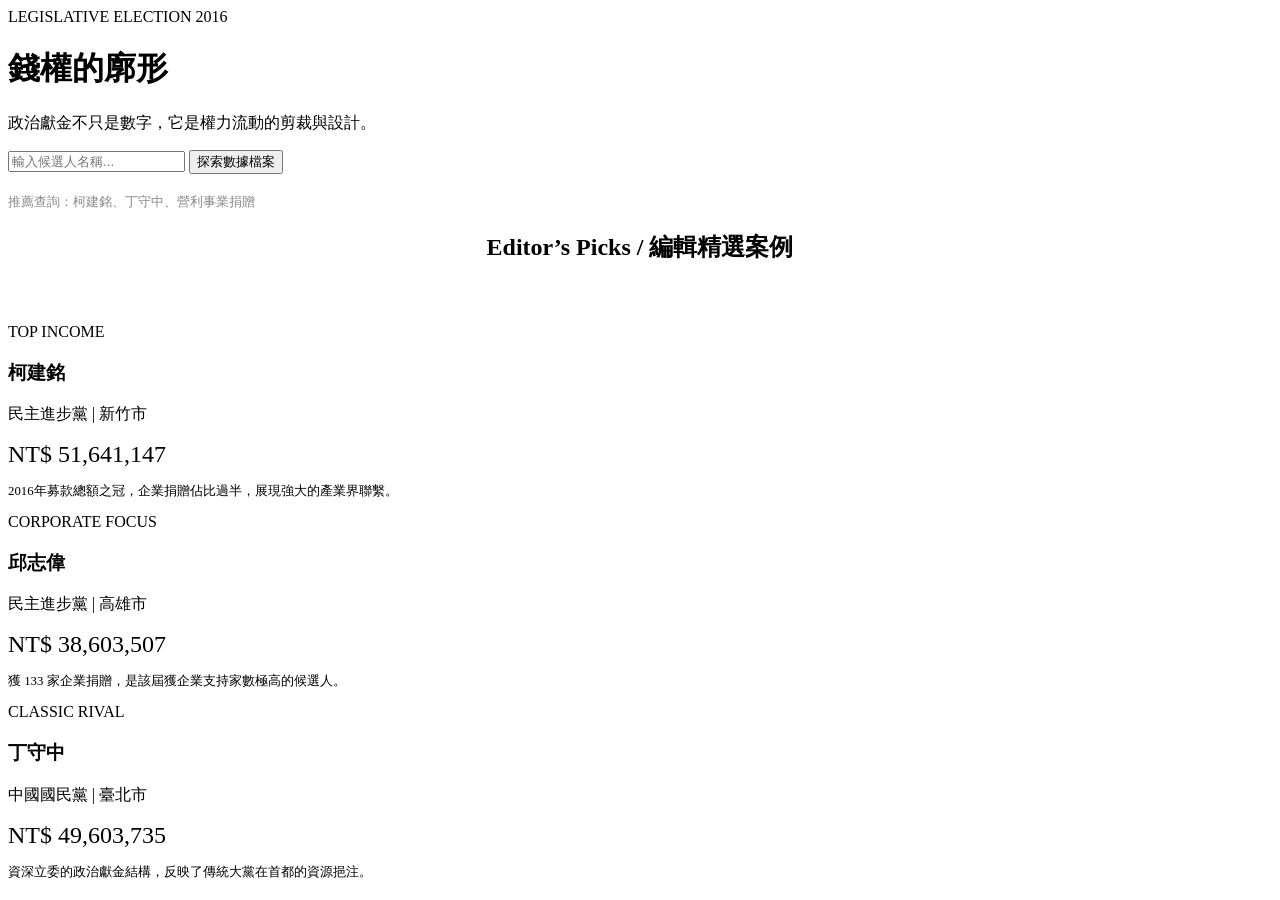
==== index.html @ 2b797996 "Add initial HTML structure for the 2016 collection" ====
<!DOCTYPE html>
<html lang="zh-TW">
<head>
    <meta charset="UTF-8">
    <meta name="viewport" content="width=device-width, initial-scale=1.0">
    <title>THE 2016 COLLECTION | 政治獻金查詢</title>
    <link rel="stylesheet" href="style.css">
    <link href="https://fonts.googleapis.com/css2?family=Playfair+Display:ital,wght@0,400;1,400&family=Montserrat:wght@300;400&family=Noto+Sans+TC:wght@300&display=swap" rel="stylesheet">
</head>
<body>
    <div class="container">
        <header class="hero">
            <div class="hero-subtitle">LEGISLATIVE ELECTION 2016</div>
            <h1>錢權的廓形</h1>
            <p>政治獻金不只是數字，它是權力流動的剪裁與設計。</p>
            
            <div class="search-container">
                <input type="text" class="search-input" placeholder="輸入候選人名稱...">
                <button class="cta-button" onclick="location.href='result.html'">探索數據檔案</button>
                <div style="margin-top: 20px; font-size: 0.8rem; color: #888;">
                    推薦查詢：柯建銘、丁守中、營利事業捐贈
                </div>
            </div>
        </header>

        <section class="picks-section">
            <h2 style="text-align: center; margin-bottom: 60px;">Editor’s Picks / 編輯精選案例</h2>
            <div class="grid">
                <div class="card">
                    <span class="label">TOP INCOME</span>
                    <h3 class="serif-font">柯建銘</h3>
                    <p>民主進步黨 | 新竹市</p>
                    <div style="color: var(--primary-gold); font-size: 1.5rem;" class="serif-font">NT$ 51,641,147</div>
                    <p style="font-size: 0.8rem; margin-top: 15px;">2016年募款總額之冠，企業捐贈佔比過半，展現強大的產業界聯繫。</p>
                </div>
                <div class="card">
                    <span class="label">CORPORATE FOCUS</span>
                    <h3 class="serif-font">邱志偉</h3>
                    <p>民主進步黨 | 高雄市</p>
                    <div style="color: var(--primary-gold); font-size: 1.5rem;" class="serif-font">NT$ 38,603,507</div>
                    <p style="font-size: 0.8rem; margin-top: 15px;">獲 133 家企業捐贈，是該屆獲企業支持家數極高的候選人。</p>
                </div>
                <div class="card">
                    <span class="label">CLASSIC RIVAL</span>
                    <h3 class="serif-font">丁守中</h3>
                    <p>中國國民黨 | 臺北市</p>
                    <div style="color: var(--primary-gold); font-size: 1.5rem;" class="serif-font">NT$ 49,603,735</div>
                    <p style="font-size: 0.8rem; margin-top: 15px;">資深立委的政治獻金結構，反映了傳統大黨在首都的資源挹注。</p>
                </div>
            </div>
        </section>
    </div>
</body>
</html>
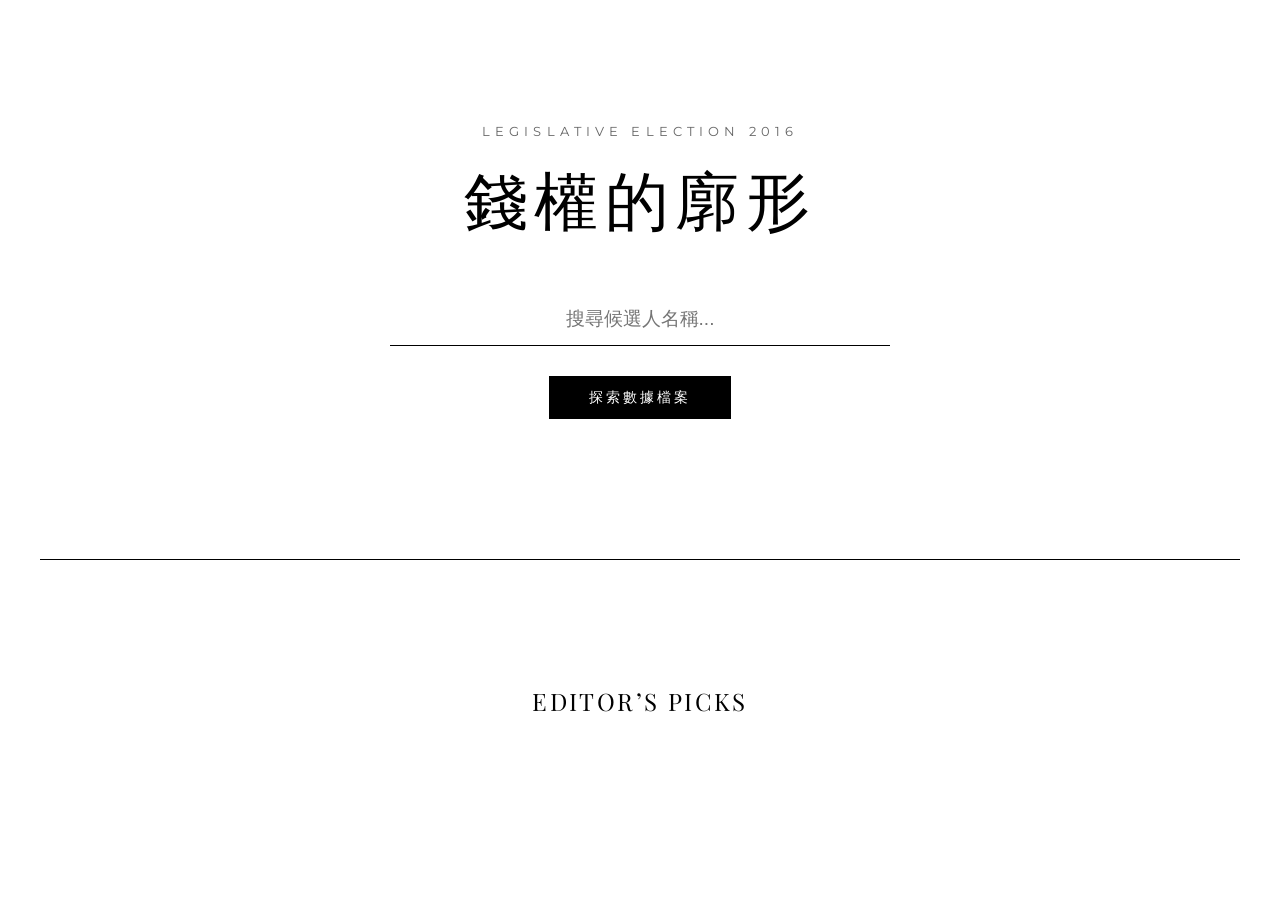
==== commit 480279a3: "Update index.html" ====
--- a/index.html
+++ b/index.html
@@ -2,53 +2,33 @@
 <html lang="zh-TW">
 <head>
     <meta charset="UTF-8">
-    <meta name="viewport" content="width=device-width, initial-scale=1.0">
     <title>THE 2016 COLLECTION | 政治獻金查詢</title>
     <link rel="stylesheet" href="style.css">
-    <link href="https://fonts.googleapis.com/css2?family=Playfair+Display:ital,wght@0,400;1,400&family=Montserrat:wght@300;400&family=Noto+Sans+TC:wght@300&display=swap" rel="stylesheet">
+    <link href="https://fonts.googleapis.com/css2?family=Playfair+Display&family=Montserrat:wght@300;400&display=swap" rel="stylesheet">
 </head>
 <body>
     <div class="container">
         <header class="hero">
             <div class="hero-subtitle">LEGISLATIVE ELECTION 2016</div>
             <h1>錢權的廓形</h1>
-            <p>政治獻金不只是數字，它是權力流動的剪裁與設計。</p>
-            
             <div class="search-container">
-                <input type="text" class="search-input" placeholder="輸入候選人名稱...">
-                <button class="cta-button" onclick="location.href='result.html'">探索數據檔案</button>
-                <div style="margin-top: 20px; font-size: 0.8rem; color: #888;">
-                    推薦查詢：柯建銘、丁守中、營利事業捐贈
-                </div>
+                <input type="text" id="main-search" class="search-input" placeholder="搜尋候選人名稱...">
+                <button class="cta-button" onclick="handleSearch()">探索數據檔案</button>
             </div>
         </header>
 
         <section class="picks-section">
-            <h2 style="text-align: center; margin-bottom: 60px;">Editor’s Picks / 編輯精選案例</h2>
+            <h2 style="text-align: center; margin-bottom: 60px;">Editor’s Picks</h2>
             <div class="grid">
-                <div class="card">
-                    <span class="label">TOP INCOME</span>
-                    <h3 class="serif-font">柯建銘</h3>
-                    <p>民主進步黨 | 新竹市</p>
-                    <div style="color: var(--primary-gold); font-size: 1.5rem;" class="serif-font">NT$ 51,641,147</div>
-                    <p style="font-size: 0.8rem; margin-top: 15px;">2016年募款總額之冠，企業捐贈佔比過半，展現強大的產業界聯繫。</p>
                 </div>
-                <div class="card">
-                    <span class="label">CORPORATE FOCUS</span>
-                    <h3 class="serif-font">邱志偉</h3>
-                    <p>民主進步黨 | 高雄市</p>
-                    <div style="color: var(--primary-gold); font-size: 1.5rem;" class="serif-font">NT$ 38,603,507</div>
-                    <p style="font-size: 0.8rem; margin-top: 15px;">獲 133 家企業捐贈，是該屆獲企業支持家數極高的候選人。</p>
-                </div>
-                <div class="card">
-                    <span class="label">CLASSIC RIVAL</span>
-                    <h3 class="serif-font">丁守中</h3>
-                    <p>中國國民黨 | 臺北市</p>
-                    <div style="color: var(--primary-gold); font-size: 1.5rem;" class="serif-font">NT$ 49,603,735</div>
-                    <p style="font-size: 0.8rem; margin-top: 15px;">資深立委的政治獻金結構，反映了傳統大黨在首都的資源挹注。</p>
-                </div>
-            </div>
         </section>
     </div>
+
+    <script>
+        function handleSearch() {
+            const val = document.getElementById('main-search').value;
+            window.location.href = `result.html?q=${encodeURIComponent(val)}`;
+        }
+    </script>
 </body>
 </html>
--- a/style.css
+++ b/style.css
@@ -0,0 +1,138 @@
+/* Chanel Inspired Aesthetics */
+:root {
+    --primary-gold: #C5B358;
+    --pure-black: #000000;
+    --pearl-white: #FFFFFF;
+    --soft-gray: #F5F5F5;
+}
+
+body {
+    background-color: var(--pearl-white);
+    color: var(--pure-black);
+    font-family: 'Montserrat', 'Noto Sans TC', sans-serif;
+    margin: 0;
+    line-height: 1.8;
+    -webkit-font-smoothing: antialiased;
+}
+
+h1, h2, h3, .serif-font {
+    font-family: 'Playfair Display', serif;
+    letter-spacing: 0.1em;
+    text-transform: uppercase;
+    font-weight: 400;
+}
+
+.container {
+    max-width: 1200px;
+    margin: 0 auto;
+    padding: 0 40px;
+}
+
+/* Header & Hero Section */
+.hero {
+    padding: 120px 0 80px;
+    text-align: center;
+    border-bottom: 1px solid var(--pure-black);
+}
+
+.hero-subtitle {
+    font-size: 0.8rem;
+    letter-spacing: 0.4em;
+    margin-bottom: 20px;
+    color: #666;
+}
+
+.hero h1 {
+    font-size: 4rem;
+    margin: 0 0 30px 0;
+    line-height: 1.1;
+}
+
+/* Search Box */
+.search-container {
+    margin: 60px auto;
+    max-width: 500px;
+}
+
+.search-input {
+    width: 100%;
+    padding: 15px 0;
+    border: none;
+    border-bottom: 1px solid var(--pure-black);
+    font-size: 1.2rem;
+    text-align: center;
+    background: transparent;
+    outline: none;
+    transition: border-width 0.2s;
+}
+
+.search-input:focus {
+    border-bottom-width: 2px;
+}
+
+.cta-button {
+    background: var(--pure-black);
+    color: var(--pearl-white);
+    padding: 12px 40px;
+    border: none;
+    margin-top: 30px;
+    cursor: pointer;
+    font-size: 0.9rem;
+    letter-spacing: 0.2em;
+    transition: 0.4s;
+}
+
+.cta-button:hover {
+    background: var(--primary-gold);
+}
+
+/* Editor's Picks */
+.picks-section {
+    padding: 100px 0;
+}
+
+.grid {
+    display: grid;
+    grid-template-columns: repeat(auto-fit, minmax(300px, 1fr));
+    gap: 40px;
+}
+
+.card {
+    border: 1px solid #E5E5E5;
+    padding: 40px 20px;
+    text-align: center;
+    transition: transform 0.3s, border-color 0.3s;
+}
+
+.card:hover {
+    border-color: var(--pure-black);
+    transform: translateY(-5px);
+}
+
+.card .label {
+    font-size: 0.7rem;
+    border: 1px solid var(--pure-black);
+    display: inline-block;
+    padding: 2px 10px;
+    margin-bottom: 20px;
+}
+
+/* Data Table */
+.data-table {
+    width: 100%;
+    border-collapse: collapse;
+    margin: 40px 0;
+}
+
+.data-table th {
+    text-align: left;
+    border-bottom: 2px solid var(--pure-black);
+    padding: 20px 10px;
+    font-size: 0.8rem;
+    letter-spacing: 0.1em;
+}
+
+.data-table td {
+    padding: 20px 10px;
+    border-bottom: 1px solid #EEE;
+}
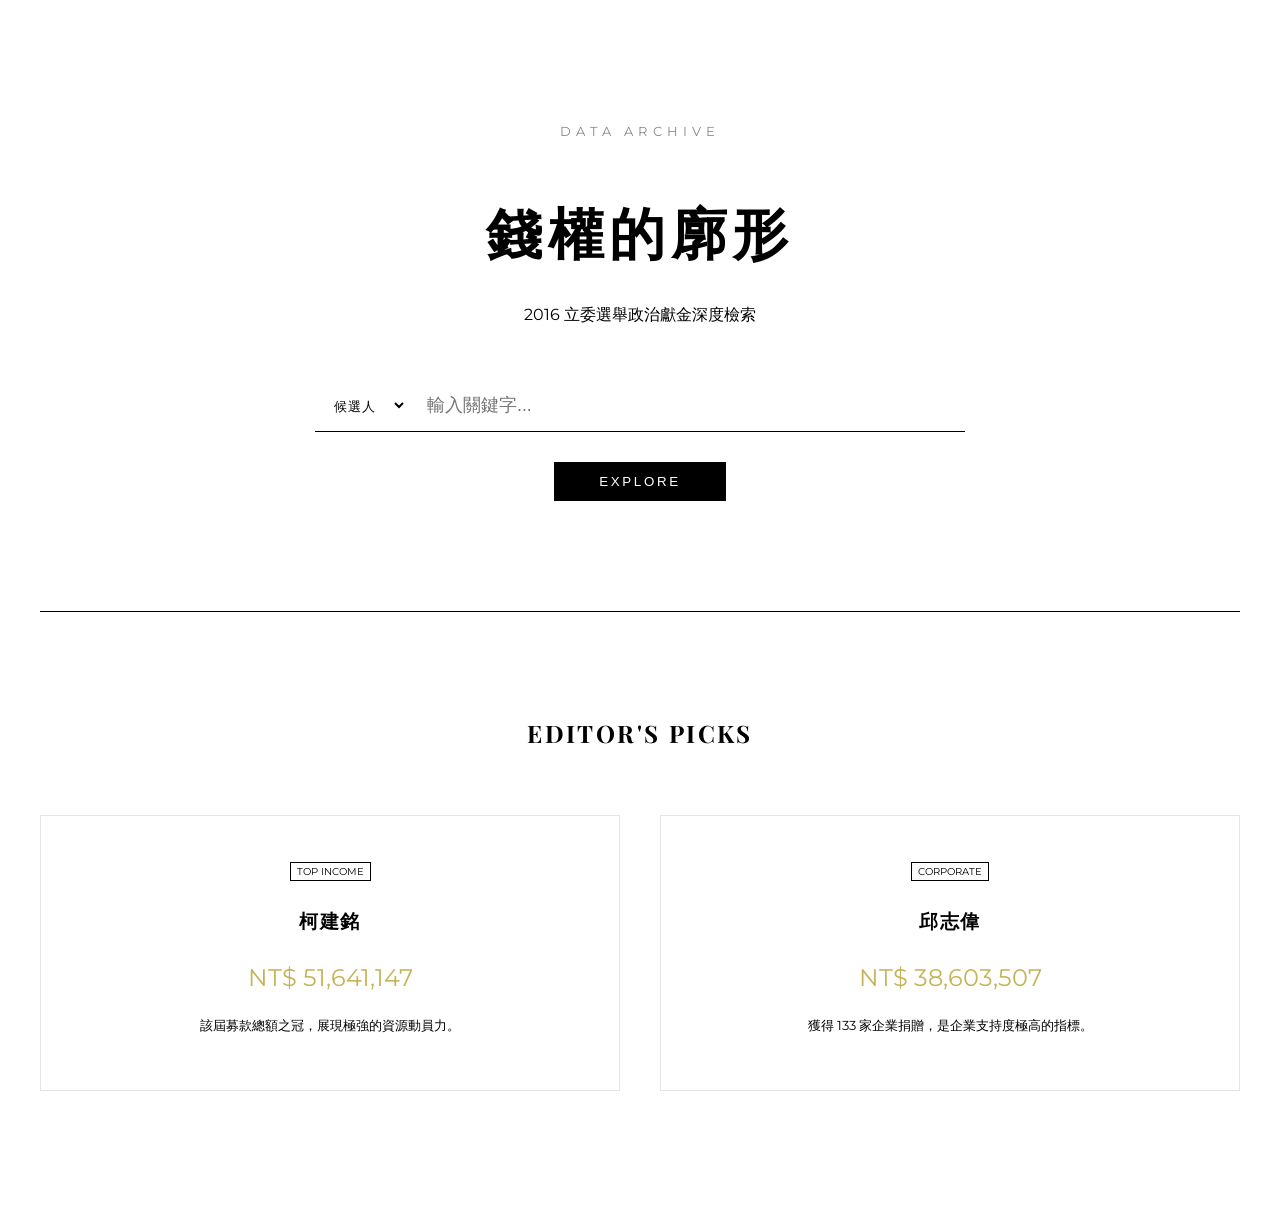
==== commit 3447f38c: "Update index.html" ====
--- a/index.html
+++ b/index.html
@@ -2,6 +2,7 @@
 <html lang="zh-TW">
 <head>
     <meta charset="UTF-8">
+    <meta name="viewport" content="width=device-width, initial-scale=1.0">
     <title>THE 2016 COLLECTION | 政治獻金查詢</title>
     <link rel="stylesheet" href="style.css">
     <link href="https://fonts.googleapis.com/css2?family=Playfair+Display&family=Montserrat:wght@300;400&display=swap" rel="stylesheet">
@@ -9,25 +10,46 @@
 <body>
     <div class="container">
         <header class="hero">
-            <div class="hero-subtitle">LEGISLATIVE ELECTION 2016</div>
-            <h1>錢權的廓形</h1>
+            <div style="letter-spacing: 0.4em; font-size: 0.8rem; color: #888; margin-bottom: 10px;">DATA ARCHIVE</div>
+            <h1 class="serif-font">錢權的廓形</h1>
+            <p>2016 立委選舉政治獻金深度檢索</p>
+            
             <div class="search-container">
-                <input type="text" id="main-search" class="search-input" placeholder="搜尋候選人名稱...">
-                <button class="cta-button" onclick="handleSearch()">探索數據檔案</button>
+                <div class="search-group">
+                    <select id="search-category" class="search-select">
+                        <option value="姓名">候選人</option>
+                        <option value="推薦政黨">政黨</option>
+                        <option value="地區">地區</option>
+                    </select>
+                    <input type="text" id="main-search" class="search-input" placeholder="輸入關鍵字...">
+                </div>
+                <button class="cta-button" onclick="handleSearch()">EXPLORE</button>
             </div>
         </header>
 
-        <section class="picks-section">
-            <h2 style="text-align: center; margin-bottom: 60px;">Editor’s Picks</h2>
+        <section style="padding: 80px 0;">
+            <h2 style="text-align: center;">Editor's Picks</h2>
             <div class="grid">
+                <div class="card">
+                    <span class="tag">TOP INCOME</span>
+                    <h3 class="serif-font">柯建銘</h3>
+                    <div style="color: var(--primary-gold); font-size: 1.5rem; margin: 15px 0;">NT$ 51,641,147</div>
+                    <p style="font-size: 0.8rem;">該屆募款總額之冠，展現極強的資源動員力。</p>
                 </div>
+                <div class="card">
+                    <span class="tag">CORPORATE</span>
+                    <h3 class="serif-font">邱志偉</h3>
+                    <div style="color: var(--primary-gold); font-size: 1.5rem; margin: 15px 0;">NT$ 38,603,507</div>
+                    <p style="font-size: 0.8rem;">獲得 133 家企業捐贈，是企業支持度極高的指標。</p>
+                </div>
+            </div>
         </section>
     </div>
-
     <script>
         function handleSearch() {
+            const cat = document.getElementById('search-category').value;
             const val = document.getElementById('main-search').value;
-            window.location.href = `result.html?q=${encodeURIComponent(val)}`;
+            window.location.href = `result.html?cat=${encodeURIComponent(cat)}&q=${encodeURIComponent(val)}`;
         }
     </script>
 </body>
--- a/style.css
+++ b/style.css
@@ -12,14 +12,12 @@
     font-family: 'Montserrat', 'Noto Sans TC', sans-serif;
     margin: 0;
     line-height: 1.8;
-    -webkit-font-smoothing: antialiased;
 }
 
 h1, h2, h3, .serif-font {
     font-family: 'Playfair Display', serif;
     letter-spacing: 0.1em;
     text-transform: uppercase;
-    font-weight: 400;
 }
 
 .container {
@@ -28,96 +26,116 @@
     padding: 0 40px;
 }
 
-/* Header & Hero Section */
+/* Header & Hero */
 .hero {
-    padding: 120px 0 80px;
+    padding: 120px 0 60px;
     text-align: center;
     border-bottom: 1px solid var(--pure-black);
 }
 
-.hero-subtitle {
-    font-size: 0.8rem;
-    letter-spacing: 0.4em;
-    margin-bottom: 20px;
-    color: #666;
+.hero h1 { font-size: 3.5rem; margin-bottom: 20px; }
+
+/* Search Component */
+.search-container {
+    margin: 50px auto;
+    max-width: 650px;
 }
 
-.hero h1 {
-    font-size: 4rem;
-    margin: 0 0 30px 0;
-    line-height: 1.1;
+.search-group {
+    display: flex;
+    border-bottom: 1px solid var(--pure-black);
+    align-items: center;
 }
 
-/* Search Box */
-.search-container {
-    margin: 60px auto;
-    max-width: 500px;
+.search-select {
+    border: none;
+    background: transparent;
+    font-family: 'Playfair Display', serif;
+    font-size: 0.8rem;
+    letter-spacing: 1px;
+    padding: 15px;
+    cursor: pointer;
+    outline: none;
 }
 
 .search-input {
-    width: 100%;
-    padding: 15px 0;
+    flex-grow: 1;
     border: none;
-    border-bottom: 1px solid var(--pure-black);
-    font-size: 1.2rem;
-    text-align: center;
-    background: transparent;
+    padding: 15px 20px;
+    font-size: 1.1rem;
     outline: none;
-    transition: border-width 0.2s;
-}
-
-.search-input:focus {
-    border-bottom-width: 2px;
 }
 
 .cta-button {
     background: var(--pure-black);
     color: var(--pearl-white);
-    padding: 12px 40px;
+    padding: 12px 45px;
     border: none;
     margin-top: 30px;
     cursor: pointer;
-    font-size: 0.9rem;
     letter-spacing: 0.2em;
-    transition: 0.4s;
+    transition: 0.3s;
 }
 
-.cta-button:hover {
-    background: var(--primary-gold);
-}
+.cta-button:hover { background: var(--primary-gold); }
 
-/* Editor's Picks */
-.picks-section {
-    padding: 100px 0;
-}
-
+/* Grid & Cards */
 .grid {
     display: grid;
     grid-template-columns: repeat(auto-fit, minmax(300px, 1fr));
     gap: 40px;
+    margin: 60px 0;
 }
 
 .card {
     border: 1px solid #E5E5E5;
     padding: 40px 20px;
     text-align: center;
-    transition: transform 0.3s, border-color 0.3s;
+    transition: 0.3s;
 }
 
-.card:hover {
-    border-color: var(--pure-black);
-    transform: translateY(-5px);
+.card:hover { border-color: var(--pure-black); }
+
+/* Results Page Elements */
+.sort-tags {
+    display: flex;
+    gap: 30px;
+    margin: 40px 0 20px;
+    border-bottom: 1px solid #EEE;
+    padding-bottom: 10px;
 }
 
-.card .label {
-    font-size: 0.7rem;
-    border: 1px solid var(--pure-black);
-    display: inline-block;
-    padding: 2px 10px;
-    margin-bottom: 20px;
+.sort-tag {
+    font-size: 0.75rem;
+    letter-spacing: 2px;
+    color: #999;
+    cursor: pointer;
+    text-transform: uppercase;
+    position: relative;
 }
 
-/* Data Table */
+.sort-tag.active { color: #000; font-weight: bold; }
+.sort-tag.active::after {
+    content: '';
+    position: absolute;
+    bottom: -11px;
+    left: 0;
+    width: 100%;
+    height: 2px;
+    background: #000;
+}
+
+.summary-grid {
+    display: grid;
+    grid-template-columns: repeat(3, 1fr);
+    gap: 1px;
+    background-color: #000;
+    border: 1px solid #000;
+    margin: 40px 0;
+}
+
+.summary-item { background: #fff; padding: 30px; text-align: center; }
+
 .data-table {
     width: 100%;
     border-collapse: collapse;
@@ -128,11 +146,14 @@
     text-align: left;
     border-bottom: 2px solid var(--pure-black);
     padding: 20px 10px;
-    font-size: 0.8rem;
-    letter-spacing: 0.1em;
+    font-size: 0.75rem;
 }
 
-.data-table td {
-    padding: 20px 10px;
-    border-bottom: 1px solid #EEE;
+.data-table td { padding: 20px 10px; border-bottom: 1px solid #EEE; }
+
+.tag {
+    font-size: 0.65rem;
+    border: 1px solid #000;
+    padding: 2px 6px;
+    text-transform: uppercase;
 }
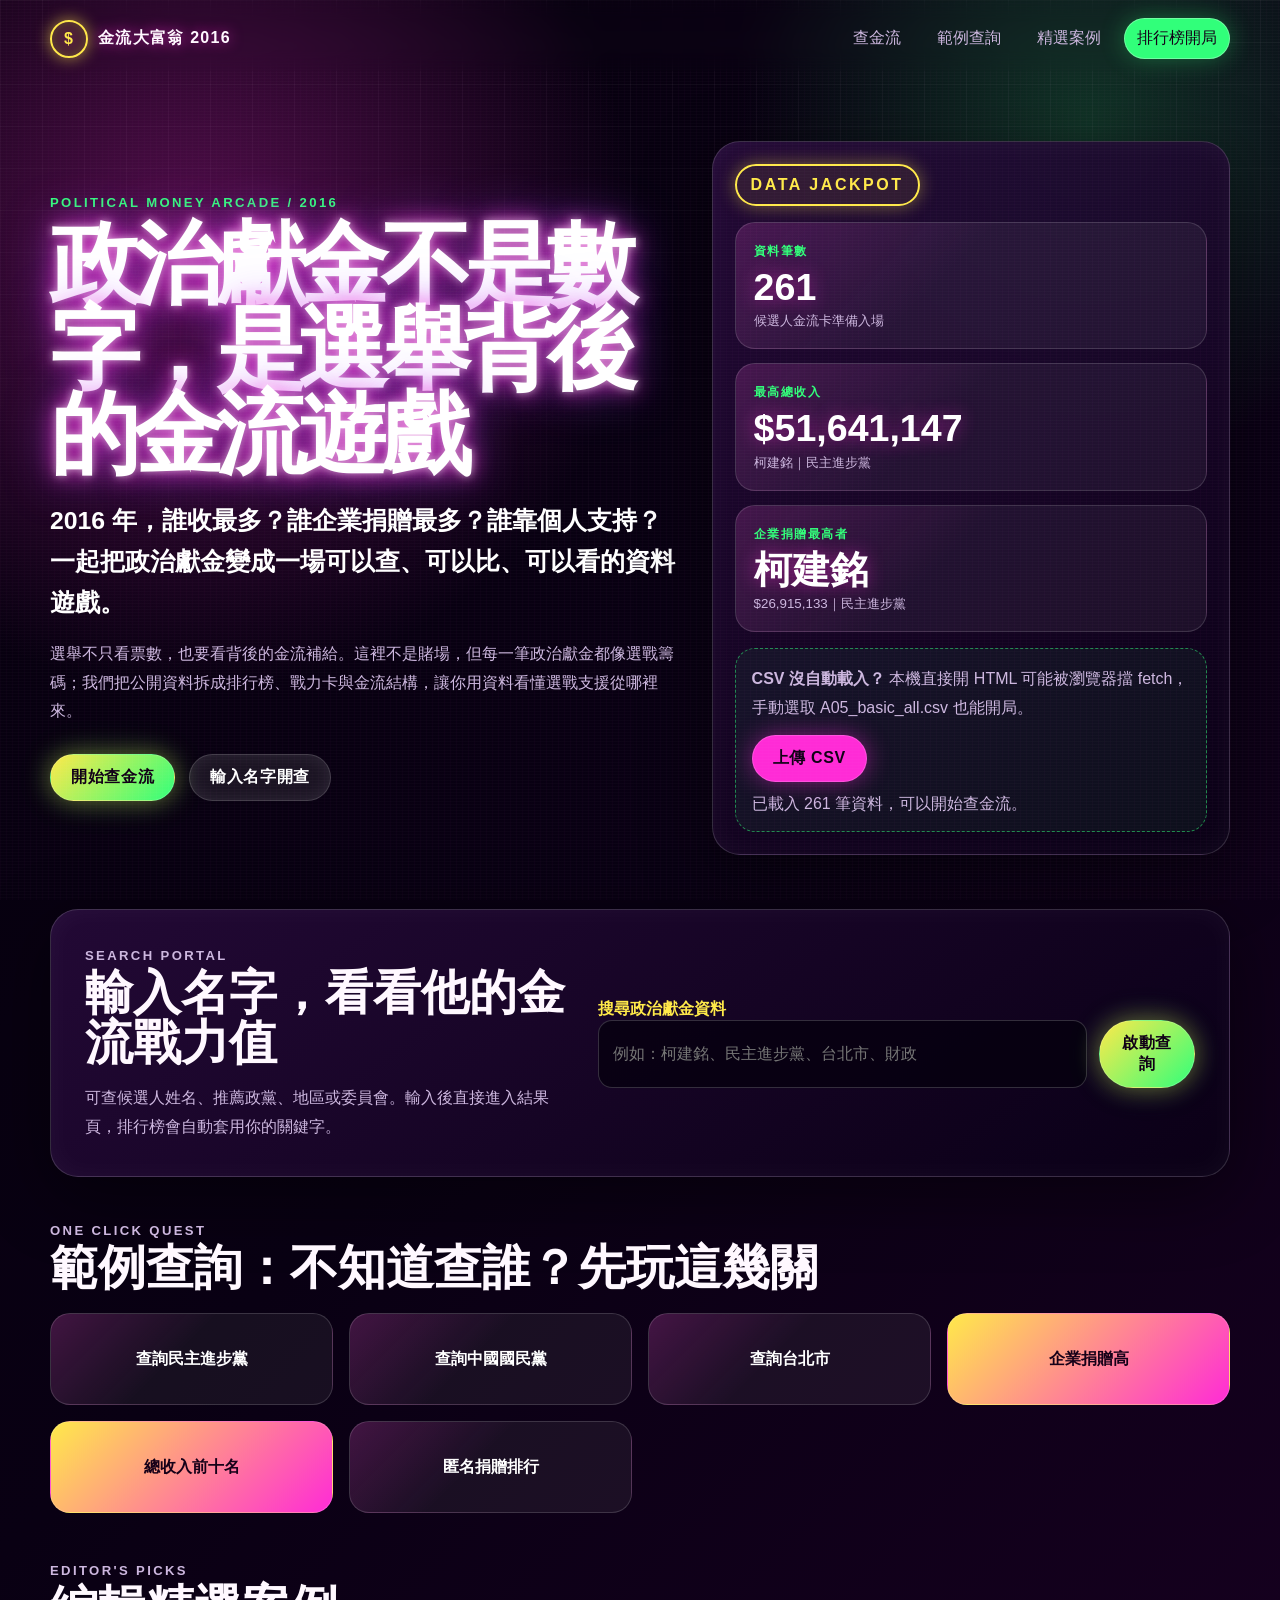
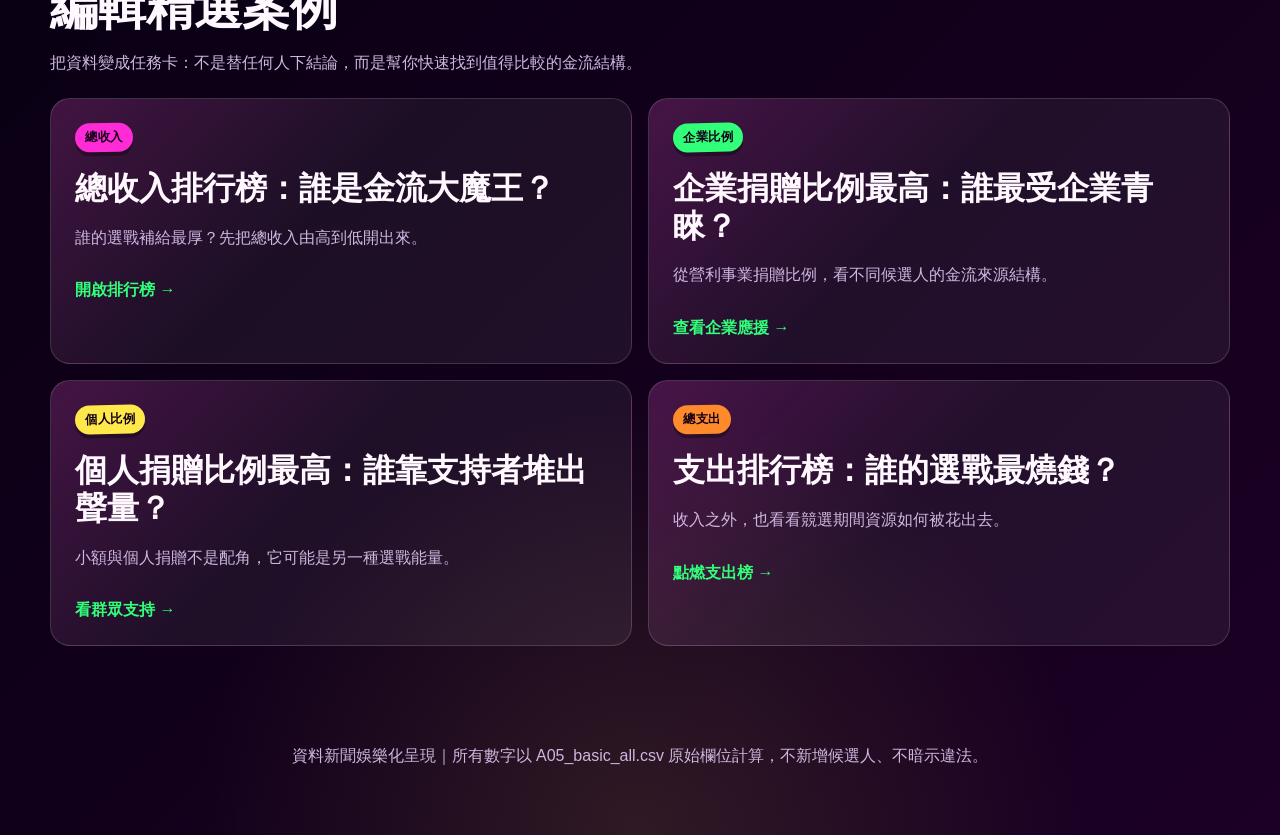
==== commit d7d2e031: "Update index.html" ====
--- a/index.html
+++ b/index.html
@@ -1,56 +1,252 @@
 <!DOCTYPE html>
-<html lang="zh-TW">
+<html lang="zh-Hant">
 <head>
-    <meta charset="UTF-8">
-    <meta name="viewport" content="width=device-width, initial-scale=1.0">
-    <title>THE 2016 COLLECTION | 政治獻金查詢</title>
-    <link rel="stylesheet" href="style.css">
-    <link href="https://fonts.googleapis.com/css2?family=Playfair+Display&family=Montserrat:wght@300;400&display=swap" rel="stylesheet">
+  <meta charset="UTF-8" />
+  <meta name="viewport" content="width=device-width, initial-scale=1.0" />
+  <title>金流大富翁 2016｜政治獻金遊樂場</title>
+  <link rel="stylesheet" href="style2016.css" />
 </head>
-<body>
-    <div class="container">
-        <header class="hero">
-            <div style="letter-spacing: 0.4em; font-size: 0.8rem; color: #888; margin-bottom: 10px;">DATA ARCHIVE</div>
-            <h1 class="serif-font">錢權的廓形</h1>
-            <p>2016 立委選舉政治獻金深度檢索</p>
-            
-            <div class="search-container">
-                <div class="search-group">
-                    <select id="search-category" class="search-select">
-                        <option value="姓名">候選人</option>
-                        <option value="推薦政黨">政黨</option>
-                        <option value="地區">地區</option>
-                    </select>
-                    <input type="text" id="main-search" class="search-input" placeholder="輸入關鍵字...">
-                </div>
-                <button class="cta-button" onclick="handleSearch()">EXPLORE</button>
-            </div>
-        </header>
-
-        <section style="padding: 80px 0;">
-            <h2 style="text-align: center;">Editor's Picks</h2>
-            <div class="grid">
-                <div class="card">
-                    <span class="tag">TOP INCOME</span>
-                    <h3 class="serif-font">柯建銘</h3>
-                    <div style="color: var(--primary-gold); font-size: 1.5rem; margin: 15px 0;">NT$ 51,641,147</div>
-                    <p style="font-size: 0.8rem;">該屆募款總額之冠，展現極強的資源動員力。</p>
-                </div>
-                <div class="card">
-                    <span class="tag">CORPORATE</span>
-                    <h3 class="serif-font">邱志偉</h3>
-                    <div style="color: var(--primary-gold); font-size: 1.5rem; margin: 15px 0;">NT$ 38,603,507</div>
-                    <p style="font-size: 0.8rem;">獲得 133 家企業捐贈，是企業支持度極高的指標。</p>
-                </div>
-            </div>
-        </section>
-    </div>
-    <script>
-        function handleSearch() {
-            const cat = document.getElementById('search-category').value;
-            const val = document.getElementById('main-search').value;
-            window.location.href = `result.html?cat=${encodeURIComponent(cat)}&q=${encodeURIComponent(val)}`;
+<body class="home-page">
+  <div class="noise"></div>
+  <header class="site-header">
+    <a class="brand" href="專題首頁2016.html" aria-label="回首頁">
+      <span class="brand-mark">$</span>
+      <span>金流大富翁 2016</span>
+    </a>
+    <nav class="site-nav" aria-label="主要導覽">
+      <a href="#search-zone">查金流</a>
+      <a href="#examples">範例查詢</a>
+      <a href="#editors">精選案例</a>
+      <a class="nav-cta" href="2016_result.html">排行榜開局</a>
+    </nav>
+  </header>
+
+  <main>
+    <section class="hero section-wrap">
+      <div class="hero-copy reveal-up">
+        <p class="eyebrow">POLITICAL MONEY ARCADE / 2016</p>
+        <h1 class="neon-title">政治獻金不是數字，是選舉背後的金流遊戲</h1>
+        <p class="hero-subtitle">2016 年，誰收最多？誰企業捐贈最多？誰靠個人支持？一起把政治獻金變成一場可以查、可以比、可以看的資料遊戲。</p>
+        <p class="hero-story">選舉不只看票數，也要看背後的金流補給。這裡不是賭場，但每一筆政治獻金都像選戰籌碼；我們把公開資料拆成排行榜、戰力卡與金流結構，讓你用資料看懂選戰支援從哪裡來。</p>
+        <div class="hero-actions">
+          <a class="btn btn-primary" href="2016_result.html">開始查金流</a>
+          <a class="btn btn-ghost" href="#search-zone">輸入名字開查</a>
+        </div>
+      </div>
+
+      <aside class="hero-dashboard reveal-up delay-1" aria-label="首頁資料儀表板">
+        <div class="jackpot-sign">DATA JACKPOT</div>
+        <div class="stat-grid hero-stats" id="heroStats">
+          <article class="stat-card big">
+            <span class="stat-label">資料筆數</span>
+            <strong id="statRows">讀取中</strong>
+            <small>候選人金流卡準備入場</small>
+          </article>
+          <article class="stat-card big">
+            <span class="stat-label">最高總收入</span>
+            <strong id="statMaxIncome">讀取中</strong>
+            <small id="statMaxIncomeName">等待資料開獎</small>
+          </article>
+          <article class="stat-card big">
+            <span class="stat-label">企業捐贈最高者</span>
+            <strong id="statBusinessName">讀取中</strong>
+            <small id="statBusinessValue">企業金流排行載入中</small>
+          </article>
+        </div>
+        <div class="csv-backup mini-backup" id="homeCsvBackup">
+          <p><strong>CSV 沒自動載入？</strong> 本機直接開 HTML 可能被瀏覽器擋 fetch，手動選取 A05_basic_all.csv 也能開局。</p>
+          <label class="file-btn">
+            上傳 CSV
+            <input type="file" id="homeCsvInput" accept=".csv,text/csv" />
+          </label>
+          <span id="homeLoadStatus" class="load-status">正在嘗試自動讀取資料……</span>
+        </div>
+      </aside>
+    </section>
+
+    <section id="search-zone" class="section-wrap search-zone reveal-up">
+      <div class="section-heading">
+        <p class="eyebrow">SEARCH PORTAL</p>
+        <h2>輸入名字，看看他的金流戰力值</h2>
+        <p>可查候選人姓名、推薦政黨、地區或委員會。輸入後直接進入結果頁，排行榜會自動套用你的關鍵字。</p>
+      </div>
+      <form id="homeSearchForm" class="mega-search" autocomplete="off">
+        <label for="homeSearchInput">搜尋政治獻金資料</label>
+        <div class="mega-search-row">
+          <input id="homeSearchInput" name="search" type="search" placeholder="例如：柯建銘、民主進步黨、台北市、財政" />
+          <button class="btn btn-primary" type="submit">啟動查詢</button>
+        </div>
+      </form>
+    </section>
+
+    <section id="examples" class="section-wrap reveal-up">
+      <div class="section-heading compact">
+        <p class="eyebrow">ONE CLICK QUEST</p>
+        <h2>範例查詢：不知道查誰？先玩這幾關</h2>
+      </div>
+      <div class="quest-grid">
+        <a class="quest-chip" href="2016_result.html?search=%E6%B0%91%E4%B8%BB%E9%80%B2%E6%AD%A5%E9%BB%A8">查詢民主進步黨</a>
+        <a class="quest-chip" href="2016_result.html?search=%E4%B8%AD%E5%9C%8B%E5%9C%8B%E6%B0%91%E9%BB%A8">查詢中國國民黨</a>
+        <a class="quest-chip" href="2016_result.html?search=%E5%8F%B0%E5%8C%97%E5%B8%82">查詢台北市</a>
+        <a class="quest-chip hot" href="2016_result.html?sort=businessIncome">企業捐贈高</a>
+        <a class="quest-chip hot" href="2016_result.html?sort=totalIncome">總收入前十名</a>
+        <a class="quest-chip" href="2016_result.html?sort=anonymousIncome">匿名捐贈排行</a>
+      </div>
+    </section>
+
+    <section id="editors" class="section-wrap reveal-up">
+      <div class="section-heading compact">
+        <p class="eyebrow">EDITOR'S PICKS</p>
+        <h2>編輯精選案例</h2>
+        <p>把資料變成任務卡：不是替任何人下結論，而是幫你快速找到值得比較的金流結構。</p>
+      </div>
+      <div class="pick-grid">
+        <a class="pick-card" href="2016_result.html?sort=totalIncome">
+          <span class="sticker pink">總收入</span>
+          <h3>總收入排行榜：誰是金流大魔王？</h3>
+          <p>誰的選戰補給最厚？先把總收入由高到低開出來。</p>
+          <span class="card-link">開啟排行榜 →</span>
+        </a>
+        <a class="pick-card" href="2016_result.html?sort=businessPct">
+          <span class="sticker green">企業比例</span>
+          <h3>企業捐贈比例最高：誰最受企業青睞？</h3>
+          <p>從營利事業捐贈比例，看不同候選人的金流來源結構。</p>
+          <span class="card-link">查看企業應援 →</span>
+        </a>
+        <a class="pick-card" href="2016_result.html?sort=personalPct">
+          <span class="sticker yellow">個人比例</span>
+          <h3>個人捐贈比例最高：誰靠支持者堆出聲量？</h3>
+          <p>小額與個人捐贈不是配角，它可能是另一種選戰能量。</p>
+          <span class="card-link">看群眾支持 →</span>
+        </a>
+        <a class="pick-card" href="2016_result.html?sort=totalExpense">
+          <span class="sticker orange">總支出</span>
+          <h3>支出排行榜：誰的選戰最燒錢？</h3>
+          <p>收入之外，也看看競選期間資源如何被花出去。</p>
+          <span class="card-link">點燃支出榜 →</span>
+        </a>
+      </div>
+    </section>
+  </main>
+
+  <footer class="site-footer">
+    <p>資料新聞娛樂化呈現｜所有數字以 A05_basic_all.csv 原始欄位計算，不新增候選人、不暗示違法。</p>
+  </footer>
+
+  <script>
+    const CSV_CANDIDATES = ['A05_basic_all.csv', 'A05_basic_all(1).csv'];
+
+    function parseCSV(text) {
+      const rows = [];
+      let row = [];
+      let cell = '';
+      let insideQuotes = false;
+      for (let i = 0; i < text.length; i++) {
+        const char = text[i];
+        const next = text[i + 1];
+        if (char === '"') {
+          if (insideQuotes && next === '"') {
+            cell += '"';
+            i++;
+          } else {
+            insideQuotes = !insideQuotes;
+          }
+        } else if (char === ',' && !insideQuotes) {
+          row.push(cell);
+          cell = '';
+        } else if ((char === '\n' || char === '\r') && !insideQuotes) {
+          if (char === '\r' && next === '\n') i++;
+          row.push(cell);
+          if (row.some(value => value.trim() !== '')) rows.push(row);
+          row = [];
+          cell = '';
+        } else {
+          cell += char;
         }
-    </script>
+      }
+      if (cell || row.length) {
+        row.push(cell);
+        if (row.some(value => value.trim() !== '')) rows.push(row);
+      }
+      const headers = rows.shift().map(header => header.replace(/^\uFEFF/, '').trim());
+      return rows.map(values => {
+        const item = {};
+        headers.forEach((header, index) => item[header] = (values[index] || '').trim());
+        return item;
+      });
+    }
+
+    function numberValue(value) {
+      if (value === undefined || value === null || value === '') return 0;
+      const cleaned = String(value).replace(/[,$％%\s]/g, '').replace(/—/g, '');
+      const num = Number(cleaned);
+      return Number.isFinite(num) ? num : 0;
+    }
+
+    function formatMoney(value) {
+      if (value === undefined || value === null || value === '') return '—';
+      return '$' + Math.round(numberValue(value)).toLocaleString('en-US');
+    }
+
+    function formatCount(value) {
+      if (value === undefined || value === null || value === '') return '—';
+      return Math.round(numberValue(value)).toLocaleString('en-US');
+    }
+
+    function computeHomeStats(data) {
+      const maxIncome = [...data].sort((a, b) => numberValue(b['總收入']) - numberValue(a['總收入']))[0];
+      const maxBusiness = [...data].sort((a, b) => numberValue(b['營利事業捐贈收入']) - numberValue(a['營利事業捐贈收入']))[0];
+      document.getElementById('statRows').textContent = formatCount(data.length);
+      document.getElementById('statMaxIncome').textContent = maxIncome ? formatMoney(maxIncome['總收入']) : '—';
+      document.getElementById('statMaxIncomeName').textContent = maxIncome ? `${maxIncome['姓名']}｜${maxIncome['推薦政黨'] || '—'}` : '—';
+      document.getElementById('statBusinessName').textContent = maxBusiness ? maxBusiness['姓名'] : '—';
+      document.getElementById('statBusinessValue').textContent = maxBusiness ? `${formatMoney(maxBusiness['營利事業捐贈收入'])}｜${maxBusiness['推薦政黨'] || '—'}` : '—';
+      document.getElementById('homeLoadStatus').textContent = `已載入 ${formatCount(data.length)} 筆資料，可以開始查金流。`;
+      document.getElementById('homeCsvBackup').classList.add('loaded');
+    }
+
+    async function loadCSV() {
+      const sessionText = sessionStorage.getItem('a05csv2016');
+      if (sessionText) return parseCSV(sessionText);
+      let lastError;
+      for (const fileName of CSV_CANDIDATES) {
+        try {
+          const response = await fetch(fileName, { cache: 'no-store' });
+          if (!response.ok) throw new Error(response.statusText);
+          const text = await response.text();
+          sessionStorage.setItem('a05csv2016', text);
+          return parseCSV(text);
+        } catch (error) {
+          lastError = error;
+        }
+      }
+      throw lastError || new Error('CSV load failed');
+    }
+
+    document.getElementById('homeSearchForm').addEventListener('submit', event => {
+      event.preventDefault();
+      const keyword = document.getElementById('homeSearchInput').value.trim();
+      const query = keyword ? `?search=${encodeURIComponent(keyword)}` : '';
+      window.location.href = `2016_result.html${query}`;
+    });
+
+    document.getElementById('homeCsvInput').addEventListener('change', event => {
+      const file = event.target.files[0];
+      if (!file) return;
+      const reader = new FileReader();
+      reader.onload = () => {
+        const text = String(reader.result || '');
+        sessionStorage.setItem('a05csv2016', text);
+        computeHomeStats(parseCSV(text));
+      };
+      reader.readAsText(file, 'utf-8');
+    });
+
+    loadCSV()
+      .then(computeHomeStats)
+      .catch(() => {
+        document.getElementById('homeLoadStatus').textContent = '自動讀取被瀏覽器擋下，請用上傳 CSV 備援。';
+      });
+  </script>
 </body>
 </html>
--- a/style2016.css
+++ b/style2016.css
@@ -0,0 +1,957 @@
+:root {
+  --bg: #090013;
+  --bg-2: #170020;
+  --panel: rgba(25, 9, 42, 0.86);
+  --panel-2: rgba(49, 18, 70, 0.82);
+  --text: #fff8ff;
+  --muted: #cdb7df;
+  --pink: #ff2bd6;
+  --green: #31ff7a;
+  --yellow: #ffe94a;
+  --orange: #ff8a2b;
+  --blue: #44d7ff;
+  --purple: #a855ff;
+  --border: rgba(255, 255, 255, 0.17);
+  --shadow-pink: 0 0 24px rgba(255, 43, 214, 0.46);
+  --shadow-green: 0 0 24px rgba(49, 255, 122, 0.30);
+  --radius-xl: 28px;
+  --radius-lg: 20px;
+  --radius-md: 14px;
+  --max: 1180px;
+}
+
+* { box-sizing: border-box; }
+
+html { scroll-behavior: smooth; }
+
+body {
+  margin: 0;
+  min-height: 100vh;
+  color: var(--text);
+  font-family: Arial, "Noto Sans TC", "Microsoft JhengHei", sans-serif;
+  background:
+    radial-gradient(circle at 15% 10%, rgba(255, 43, 214, 0.30), transparent 28rem),
+    radial-gradient(circle at 85% 5%, rgba(49, 255, 122, 0.20), transparent 22rem),
+    radial-gradient(circle at 50% 100%, rgba(255, 233, 74, 0.11), transparent 28rem),
+    linear-gradient(135deg, #06000d 0%, var(--bg) 42%, #1c0025 100%);
+  overflow-x: hidden;
+}
+
+body::before {
+  content: "";
+  position: fixed;
+  inset: 0;
+  pointer-events: none;
+  background-image:
+    linear-gradient(rgba(255, 255, 255, 0.035) 1px, transparent 1px),
+    linear-gradient(90deg, rgba(255, 255, 255, 0.035) 1px, transparent 1px);
+  background-size: 42px 42px;
+  mask-image: linear-gradient(to bottom, rgba(0,0,0,.9), transparent 80%);
+  z-index: -2;
+}
+
+.noise {
+  position: fixed;
+  inset: 0;
+  opacity: 0.08;
+  pointer-events: none;
+  z-index: 10;
+  background-image:
+    repeating-linear-gradient(0deg, transparent 0 2px, rgba(255, 255, 255, 0.35) 3px),
+    repeating-linear-gradient(90deg, rgba(255, 43, 214, 0.25) 0 1px, transparent 1px 6px);
+  mix-blend-mode: screen;
+}
+
+a { color: inherit; text-decoration: none; }
+
+button, input, select { font: inherit; }
+
+.site-header {
+  position: sticky;
+  top: 0;
+  z-index: 20;
+  display: flex;
+  align-items: center;
+  justify-content: space-between;
+  gap: 18px;
+  width: min(var(--max), calc(100% - 32px));
+  margin: 0 auto;
+  padding: 18px 0 12px;
+  backdrop-filter: blur(10px);
+}
+
+.brand {
+  display: inline-flex;
+  align-items: center;
+  gap: 10px;
+  min-width: max-content;
+  color: var(--text);
+  font-weight: 900;
+  letter-spacing: 0.08em;
+  text-transform: uppercase;
+  text-shadow: 0 0 14px rgba(255, 43, 214, 0.65);
+}
+
+.brand-mark {
+  display: grid;
+  place-items: center;
+  width: 38px;
+  height: 38px;
+  border: 2px solid var(--yellow);
+  border-radius: 50%;
+  color: var(--yellow);
+  background: rgba(255, 233, 74, 0.10);
+  box-shadow: 0 0 16px rgba(255, 233, 74, 0.60), inset 0 0 12px rgba(255, 233, 74, 0.20);
+}
+
+.site-nav {
+  display: flex;
+  align-items: center;
+  gap: 10px;
+  flex-wrap: wrap;
+  justify-content: flex-end;
+}
+
+.site-nav a {
+  padding: 9px 12px;
+  border: 1px solid transparent;
+  color: var(--muted);
+  border-radius: 999px;
+  transition: 0.2s ease;
+}
+
+.site-nav a:hover,
+.site-nav .nav-cta {
+  color: #140018;
+  background: var(--green);
+  border-color: rgba(255, 255, 255, 0.3);
+  box-shadow: var(--shadow-green);
+}
+
+.section-wrap,
+.result-shell {
+  width: min(var(--max), calc(100% - 32px));
+  margin: 0 auto;
+}
+
+.hero {
+  display: grid;
+  grid-template-columns: 1.1fr 0.9fr;
+  gap: 28px;
+  align-items: center;
+  min-height: calc(100vh - 88px);
+  padding: 70px 0 54px;
+}
+
+.eyebrow {
+  margin: 0 0 12px;
+  color: var(--green);
+  font-size: 0.82rem;
+  font-weight: 900;
+  letter-spacing: 0.18em;
+  text-transform: uppercase;
+}
+
+.neon-title {
+  margin: 0;
+  color: #fff;
+  font-size: clamp(2.8rem, 7vw, 6.9rem);
+  line-height: 0.95;
+  letter-spacing: -0.08em;
+  text-shadow:
+    0 0 8px rgba(255, 255, 255, 0.55),
+    0 0 22px rgba(255, 43, 214, 0.80),
+    0 0 48px rgba(168, 85, 255, 0.65);
+  animation: neonFlicker 4.8s infinite;
+}
+
+.compact-title {
+  font-size: clamp(2.4rem, 6vw, 5rem);
+}
+
+.hero-subtitle {
+  max-width: 760px;
+  margin: 24px 0 0;
+  color: #fff;
+  font-size: clamp(1.15rem, 2.2vw, 1.55rem);
+  line-height: 1.65;
+  font-weight: 800;
+}
+
+.hero-story,
+.result-hero p,
+.section-heading p,
+.pick-card p,
+.csv-backup p,
+.site-footer {
+  color: var(--muted);
+  line-height: 1.8;
+}
+
+.hero-actions {
+  display: flex;
+  gap: 14px;
+  flex-wrap: wrap;
+  margin-top: 28px;
+}
+
+.btn,
+.file-btn,
+.ranking-strip button {
+  display: inline-flex;
+  align-items: center;
+  justify-content: center;
+  gap: 8px;
+  min-height: 46px;
+  padding: 12px 20px;
+  border: 1px solid rgba(255, 255, 255, 0.18);
+  border-radius: 999px;
+  cursor: pointer;
+  font-weight: 900;
+  letter-spacing: 0.04em;
+  transition: transform 0.2s ease, box-shadow 0.2s ease, filter 0.2s ease, background 0.2s ease;
+}
+
+.btn:hover,
+.file-btn:hover,
+.ranking-strip button:hover {
+  transform: translateY(-2px) scale(1.02);
+  filter: saturate(1.15);
+}
+
+.btn:disabled {
+  opacity: 0.45;
+  cursor: not-allowed;
+  transform: none;
+}
+
+.btn-primary {
+  color: #110016;
+  background: linear-gradient(135deg, var(--yellow), var(--green));
+  box-shadow: 0 0 24px rgba(255, 233, 74, 0.35), 0 0 34px rgba(49, 255, 122, 0.20);
+}
+
+.btn-ghost {
+  color: #fff;
+  background: rgba(255, 255, 255, 0.08);
+  box-shadow: inset 0 0 18px rgba(255, 255, 255, 0.08);
+}
+
+.hero-dashboard,
+.search-zone,
+.control-panel,
+.result-hero,
+.summary-board,
+.ranking-strip,
+.results-section {
+  position: relative;
+  border: 1px solid var(--border);
+  border-radius: var(--radius-xl);
+  background: linear-gradient(145deg, rgba(38, 10, 58, 0.88), rgba(10, 0, 22, 0.88));
+  box-shadow: 0 18px 70px rgba(0, 0, 0, 0.46), inset 0 0 28px rgba(255, 255, 255, 0.04);
+  overflow: hidden;
+}
+
+.hero-dashboard::before,
+.control-panel::before,
+.results-section::before,
+.summary-board::before {
+  content: "";
+  position: absolute;
+  inset: 0;
+  pointer-events: none;
+  background: linear-gradient(120deg, transparent 0 38%, rgba(255,255,255,0.08) 46%, transparent 54% 100%);
+  transform: translateX(-120%);
+  animation: shine 7s infinite;
+}
+
+.hero-dashboard {
+  padding: 22px;
+}
+
+.jackpot-sign {
+  display: inline-block;
+  margin-bottom: 16px;
+  padding: 10px 14px;
+  color: var(--yellow);
+  border: 2px solid var(--yellow);
+  border-radius: 999px;
+  background: rgba(255, 233, 74, 0.08);
+  font-weight: 900;
+  letter-spacing: 0.16em;
+  box-shadow: 0 0 18px rgba(255, 233, 74, 0.4);
+}
+
+.stat-grid {
+  display: grid;
+  gap: 14px;
+}
+
+.hero-stats { grid-template-columns: 1fr; }
+
+.stat-card,
+.summary-tile {
+  padding: 18px;
+  border: 1px solid rgba(255, 255, 255, 0.14);
+  border-radius: var(--radius-lg);
+  background:
+    linear-gradient(135deg, rgba(255, 43, 214, 0.14), transparent 44%),
+    rgba(255, 255, 255, 0.055);
+}
+
+.stat-card.big strong,
+.summary-tile strong {
+  display: block;
+  margin: 8px 0 4px;
+  color: #fff;
+  font-size: clamp(1.55rem, 3vw, 2.35rem);
+  line-height: 1.05;
+  text-shadow: 0 0 18px rgba(255, 43, 214, 0.48);
+}
+
+.stat-label,
+.summary-tile span {
+  color: var(--green);
+  font-size: 0.78rem;
+  font-weight: 900;
+  letter-spacing: 0.12em;
+}
+
+.stat-card small,
+.summary-tile small,
+.load-status {
+  color: var(--muted);
+}
+
+.csv-backup {
+  display: grid;
+  gap: 12px;
+  margin-top: 16px;
+  padding: 16px;
+  border: 1px dashed rgba(255, 233, 74, 0.45);
+  border-radius: var(--radius-lg);
+  background: rgba(255, 233, 74, 0.05);
+}
+
+.csv-backup.loaded {
+  border-color: rgba(49, 255, 122, 0.50);
+  background: rgba(49, 255, 122, 0.06);
+}
+
+.csv-backup p { margin: 0; }
+
+.file-btn {
+  position: relative;
+  width: max-content;
+  color: #100015;
+  background: var(--pink);
+  box-shadow: var(--shadow-pink);
+}
+
+.file-btn.small {
+  min-height: 38px;
+  padding: 9px 14px;
+  font-size: 0.9rem;
+}
+
+.file-btn input {
+  position: absolute;
+  inset: 0;
+  width: 100%;
+  opacity: 0;
+  cursor: pointer;
+}
+
+.search-zone {
+  display: grid;
+  grid-template-columns: 0.9fr 1.1fr;
+  gap: 24px;
+  align-items: center;
+  padding: 34px;
+  margin-bottom: 42px;
+}
+
+.section-heading h2,
+.control-title h2,
+.result-meta h2 {
+  margin: 0;
+  font-size: clamp(1.8rem, 4vw, 3rem);
+  line-height: 1.05;
+}
+
+.section-heading p { margin-bottom: 0; }
+
+.section-heading.compact { margin-bottom: 20px; }
+
+.mega-search label,
+.controls-grid label {
+  display: grid;
+  gap: 9px;
+  color: var(--yellow);
+  font-weight: 900;
+}
+
+.mega-search-row {
+  display: flex;
+  gap: 12px;
+}
+
+input,
+select {
+  width: 100%;
+  min-height: 48px;
+  color: #fff;
+  border: 1px solid rgba(255, 255, 255, 0.18);
+  border-radius: 14px;
+  background: rgba(6, 0, 15, 0.76);
+  outline: none;
+  padding: 12px 14px;
+  transition: 0.18s ease;
+}
+
+input:focus,
+select:focus {
+  border-color: var(--green);
+  box-shadow: 0 0 0 3px rgba(49, 255, 122, 0.16), 0 0 22px rgba(49, 255, 122, 0.20);
+}
+
+select option { background: #120019; }
+
+.quest-grid,
+.pick-grid {
+  display: grid;
+  grid-template-columns: repeat(4, 1fr);
+  gap: 16px;
+  margin-bottom: 46px;
+}
+
+.quest-chip,
+.pick-card {
+  position: relative;
+  overflow: hidden;
+  border: 1px solid rgba(255, 255, 255, 0.15);
+  border-radius: var(--radius-lg);
+  background:
+    linear-gradient(135deg, rgba(255, 43, 214, 0.18), transparent 45%),
+    rgba(255, 255, 255, 0.06);
+  transition: 0.22s ease;
+}
+
+.quest-chip {
+  display: grid;
+  min-height: 92px;
+  place-items: center;
+  padding: 18px;
+  color: #fff;
+  font-weight: 900;
+  text-align: center;
+}
+
+.quest-chip.hot {
+  color: #160018;
+  background: linear-gradient(135deg, var(--yellow), var(--pink));
+}
+
+.quest-chip:hover,
+.pick-card:hover,
+.candidate-card:hover {
+  transform: translateY(-5px) scale(1.015);
+  border-color: rgba(255, 255, 255, 0.36);
+  box-shadow: 0 0 26px rgba(255, 43, 214, 0.32), 0 16px 50px rgba(0, 0, 0, 0.34);
+}
+
+.pick-grid { grid-template-columns: repeat(2, 1fr); }
+
+.pick-card {
+  min-height: 230px;
+  padding: 24px;
+}
+
+.pick-card h3 {
+  margin: 18px 0 10px;
+  font-size: clamp(1.35rem, 3vw, 2rem);
+  line-height: 1.18;
+}
+
+.card-link {
+  display: inline-flex;
+  margin-top: 12px;
+  color: var(--green);
+  font-weight: 900;
+}
+
+.sticker {
+  display: inline-flex;
+  align-items: center;
+  min-height: 28px;
+  padding: 6px 10px;
+  color: #130016;
+  border-radius: 999px;
+  background: #fff;
+  font-size: 0.78rem;
+  font-weight: 900;
+  letter-spacing: 0.04em;
+  box-shadow: 0 4px 0 rgba(0, 0, 0, 0.32);
+  transform: rotate(-1.2deg);
+}
+
+.sticker.pink { background: var(--pink); }
+.sticker.green { background: var(--green); }
+.sticker.yellow { background: var(--yellow); }
+.sticker.orange { background: var(--orange); }
+.sticker.blue { background: var(--blue); }
+.sticker.purple { color: #fff; background: var(--purple); }
+
+.result-shell {
+  padding: 36px 0 50px;
+}
+
+.result-hero {
+  display: grid;
+  grid-template-columns: 1fr 330px;
+  gap: 24px;
+  align-items: center;
+  padding: 28px;
+  margin-bottom: 20px;
+}
+
+.result-backup { margin: 0; }
+
+.summary-board {
+  display: grid;
+  grid-template-columns: repeat(6, 1fr);
+  gap: 14px;
+  padding: 18px;
+  margin-bottom: 20px;
+}
+
+.summary-tile { min-height: 126px; }
+
+.summary-tile.wide { grid-column: span 3; }
+
+.pulse-border {
+  animation: pulseBorder 2.6s infinite;
+}
+
+.control-panel {
+  padding: 24px;
+  margin-bottom: 18px;
+}
+
+.control-title {
+  display: flex;
+  align-items: end;
+  justify-content: space-between;
+  gap: 16px;
+  margin-bottom: 18px;
+}
+
+.controls-grid {
+  display: grid;
+  grid-template-columns: repeat(3, 1fr);
+  gap: 14px;
+}
+
+.control-actions {
+  display: flex;
+  gap: 12px;
+  flex-wrap: wrap;
+  margin-top: 18px;
+}
+
+.ranking-strip {
+  display: flex;
+  gap: 10px;
+  flex-wrap: wrap;
+  padding: 14px;
+  margin-bottom: 20px;
+}
+
+.ranking-strip button {
+  min-height: 38px;
+  color: #110016;
+  border: none;
+  background: linear-gradient(135deg, var(--green), var(--yellow));
+}
+
+.results-section {
+  padding: 24px;
+}
+
+.result-meta {
+  display: flex;
+  align-items: end;
+  justify-content: space-between;
+  gap: 16px;
+  margin-bottom: 18px;
+}
+
+.result-meta p {
+  margin: 0;
+  color: var(--muted);
+  text-align: right;
+}
+
+.cards-grid {
+  display: grid;
+  grid-template-columns: repeat(3, 1fr);
+  gap: 18px;
+}
+
+.candidate-card {
+  position: relative;
+  isolation: isolate;
+  overflow: hidden;
+  min-height: 560px;
+  padding: 18px;
+  border: 1px solid rgba(255, 255, 255, 0.16);
+  border-radius: var(--radius-lg);
+  background:
+    radial-gradient(circle at 10% 0%, rgba(255, 43, 214, 0.20), transparent 40%),
+    radial-gradient(circle at 100% 20%, rgba(49, 255, 122, 0.11), transparent 38%),
+    rgba(255, 255, 255, 0.055);
+  transition: 0.22s ease;
+}
+
+.candidate-card::after {
+  content: "";
+  position: absolute;
+  inset: 0;
+  pointer-events: none;
+  background: linear-gradient(180deg, rgba(255,255,255,.06), transparent 22% 72%, rgba(255,43,214,.09));
+  z-index: -1;
+}
+
+.scanline {
+  position: absolute;
+  inset: 0;
+  pointer-events: none;
+  background: linear-gradient(to bottom, transparent 0%, rgba(255,255,255,.10) 50%, transparent 100%);
+  height: 35%;
+  transform: translateY(-130%);
+  opacity: 0;
+}
+
+.candidate-card:hover .scanline {
+  opacity: 1;
+  animation: scan 1.4s ease;
+}
+
+.card-topline {
+  display: flex;
+  align-items: flex-start;
+  justify-content: space-between;
+  gap: 10px;
+}
+
+.rank-badge {
+  display: inline-grid;
+  place-items: center;
+  min-width: 54px;
+  height: 40px;
+  padding: 0 10px;
+  color: #110016;
+  border-radius: 13px;
+  background: var(--yellow);
+  box-shadow: 0 0 16px rgba(255, 233, 74, 0.50);
+  font-size: 1.12rem;
+  font-weight: 1000;
+}
+
+.badge-row {
+  display: flex;
+  flex-wrap: wrap;
+  justify-content: flex-end;
+  gap: 8px;
+}
+
+.candidate-head {
+  display: flex;
+  justify-content: space-between;
+  gap: 14px;
+  margin: 20px 0 14px;
+}
+
+.candidate-head h3 {
+  margin: 0;
+  font-size: clamp(1.8rem, 3vw, 2.45rem);
+  line-height: 1.0;
+  text-shadow: 0 0 18px rgba(255, 43, 214, 0.45);
+}
+
+.candidate-head p {
+  margin: 8px 0 0;
+  color: var(--muted);
+  line-height: 1.45;
+}
+
+.party-pill {
+  align-self: flex-start;
+  max-width: 140px;
+  padding: 8px 10px;
+  color: #fff;
+  border: 1px solid rgba(255, 255, 255, 0.18);
+  border-radius: 999px;
+  background: rgba(255, 43, 214, 0.18);
+  font-size: 0.85rem;
+  font-weight: 900;
+  text-align: center;
+}
+
+.mini-facts,
+.detail-grid {
+  display: grid;
+  grid-template-columns: repeat(2, 1fr);
+  gap: 10px;
+}
+
+.metric {
+  min-width: 0;
+  padding: 10px;
+  border: 1px solid rgba(255, 255, 255, 0.11);
+  border-radius: 14px;
+  background: rgba(0, 0, 0, 0.17);
+}
+
+.metric span {
+  display: block;
+  margin-bottom: 5px;
+  color: var(--muted);
+  font-size: 0.76rem;
+}
+
+.metric strong {
+  display: block;
+  overflow-wrap: anywhere;
+  color: #fff;
+  font-size: 0.98rem;
+}
+
+.money-duel {
+  display: grid;
+  grid-template-columns: repeat(2, 1fr);
+  gap: 10px;
+  margin: 14px 0;
+}
+
+.money-duel div {
+  padding: 14px;
+  border-radius: var(--radius-md);
+  background: linear-gradient(135deg, rgba(255, 233, 74, 0.18), rgba(255, 43, 214, 0.10));
+  border: 1px solid rgba(255, 233, 74, 0.26);
+}
+
+.money-duel span {
+  display: block;
+  color: var(--yellow);
+  font-size: 0.78rem;
+  font-weight: 900;
+}
+
+.money-duel strong {
+  display: block;
+  margin-top: 7px;
+  overflow-wrap: anywhere;
+  color: #fff;
+  font-size: clamp(1.05rem, 2vw, 1.38rem);
+}
+
+.flow-bars {
+  display: grid;
+  gap: 9px;
+  margin: 14px 0;
+}
+
+.flow-bar-label {
+  display: flex;
+  justify-content: space-between;
+  gap: 10px;
+  margin-bottom: 6px;
+  color: var(--muted);
+  font-size: 0.82rem;
+}
+
+.flow-bar-label strong { color: #fff; }
+
+.bar-track {
+  overflow: hidden;
+  height: 10px;
+  border-radius: 999px;
+  background: rgba(255, 255, 255, 0.10);
+}
+
+.bar-track span {
+  display: block;
+  height: 100%;
+  min-width: 2px;
+  border-radius: inherit;
+  animation: barGrow 0.8s ease both;
+}
+
+.flow-bar.personal .bar-track span { background: linear-gradient(90deg, var(--yellow), var(--orange)); }
+.flow-bar.business .bar-track span { background: linear-gradient(90deg, var(--green), var(--blue)); }
+.flow-bar.party .bar-track span { background: linear-gradient(90deg, var(--pink), var(--purple)); }
+.flow-bar.anonymous .bar-track span { background: linear-gradient(90deg, #fff, var(--pink)); }
+
+.empty-state {
+  padding: 36px;
+  border: 1px dashed rgba(255, 233, 74, 0.5);
+  border-radius: var(--radius-lg);
+  text-align: center;
+  background: rgba(255, 233, 74, 0.06);
+}
+
+.empty-state h3 { margin-top: 0; }
+.empty-state p { color: var(--muted); }
+
+.pagination {
+  display: flex;
+  align-items: center;
+  justify-content: center;
+  gap: 14px;
+  flex-wrap: wrap;
+  margin-top: 24px;
+}
+
+.pagination span {
+  min-width: 160px;
+  color: var(--yellow);
+  font-weight: 900;
+  text-align: center;
+}
+
+.site-footer {
+  width: min(var(--max), calc(100% - 32px));
+  margin: 0 auto;
+  padding: 34px 0 48px;
+  text-align: center;
+}
+
+.reveal-up {
+  animation: riseIn 0.82s ease both;
+}
+
+.delay-1 { animation-delay: .12s; }
+.delay-2 { animation-delay: .22s; }
+
+.reveal-card {
+  animation: cardIn 0.42s ease both;
+}
+
+@keyframes neonFlicker {
+  0%, 19%, 21%, 23%, 80%, 100% { filter: brightness(1); }
+  20%, 22% { filter: brightness(1.38); }
+  81% { filter: brightness(0.82); }
+}
+
+@keyframes shine {
+  0%, 58% { transform: translateX(-120%); }
+  80%, 100% { transform: translateX(120%); }
+}
+
+@keyframes riseIn {
+  from { opacity: 0; transform: translateY(22px); }
+  to { opacity: 1; transform: translateY(0); }
+}
+
+@keyframes cardIn {
+  from { opacity: 0; transform: translateY(12px) scale(.985); }
+  to { opacity: 1; transform: translateY(0) scale(1); }
+}
+
+@keyframes barGrow {
+  from { transform: scaleX(0); transform-origin: left; }
+  to { transform: scaleX(1); transform-origin: left; }
+}
+
+@keyframes scan {
+  from { transform: translateY(-130%); }
+  to { transform: translateY(290%); }
+}
+
+@keyframes pulseBorder {
+  0%, 100% { box-shadow: 0 0 0 rgba(255, 233, 74, 0); }
+  50% { box-shadow: 0 0 28px rgba(255, 233, 74, 0.28); }
+}
+
+@media (max-width: 1060px) {
+  .hero,
+  .search-zone,
+  .result-hero {
+    grid-template-columns: 1fr;
+  }
+
+  .quest-grid,
+  .cards-grid {
+    grid-template-columns: repeat(2, 1fr);
+  }
+
+  .summary-board {
+    grid-template-columns: repeat(4, 1fr);
+  }
+
+  .summary-tile.wide { grid-column: span 2; }
+
+  .controls-grid { grid-template-columns: repeat(2, 1fr); }
+}
+
+@media (max-width: 720px) {
+  .site-header {
+    position: relative;
+    align-items: flex-start;
+    flex-direction: column;
+  }
+
+  .site-nav {
+    justify-content: flex-start;
+    font-size: 0.92rem;
+  }
+
+  .hero {
+    min-height: auto;
+    padding: 42px 0 36px;
+  }
+
+  .mega-search-row,
+  .result-meta,
+  .control-title,
+  .candidate-head {
+    flex-direction: column;
+    align-items: stretch;
+  }
+
+  .search-zone,
+  .control-panel,
+  .results-section,
+  .result-hero {
+    padding: 20px;
+  }
+
+  .quest-grid,
+  .pick-grid,
+  .cards-grid,
+  .controls-grid,
+  .summary-board,
+  .mini-facts,
+  .detail-grid,
+  .money-duel {
+    grid-template-columns: 1fr;
+  }
+
+  .summary-tile.wide { grid-column: auto; }
+
+  .candidate-card { min-height: auto; }
+
+  .result-meta p { text-align: left; }
+
+  .party-pill { max-width: none; }
+}
+
+@media (prefers-reduced-motion: reduce) {
+  *, *::before, *::after {
+    animation-duration: 0.01ms !important;
+    animation-iteration-count: 1 !important;
+    scroll-behavior: auto !important;
+    transition-duration: 0.01ms !important;
+  }
+}
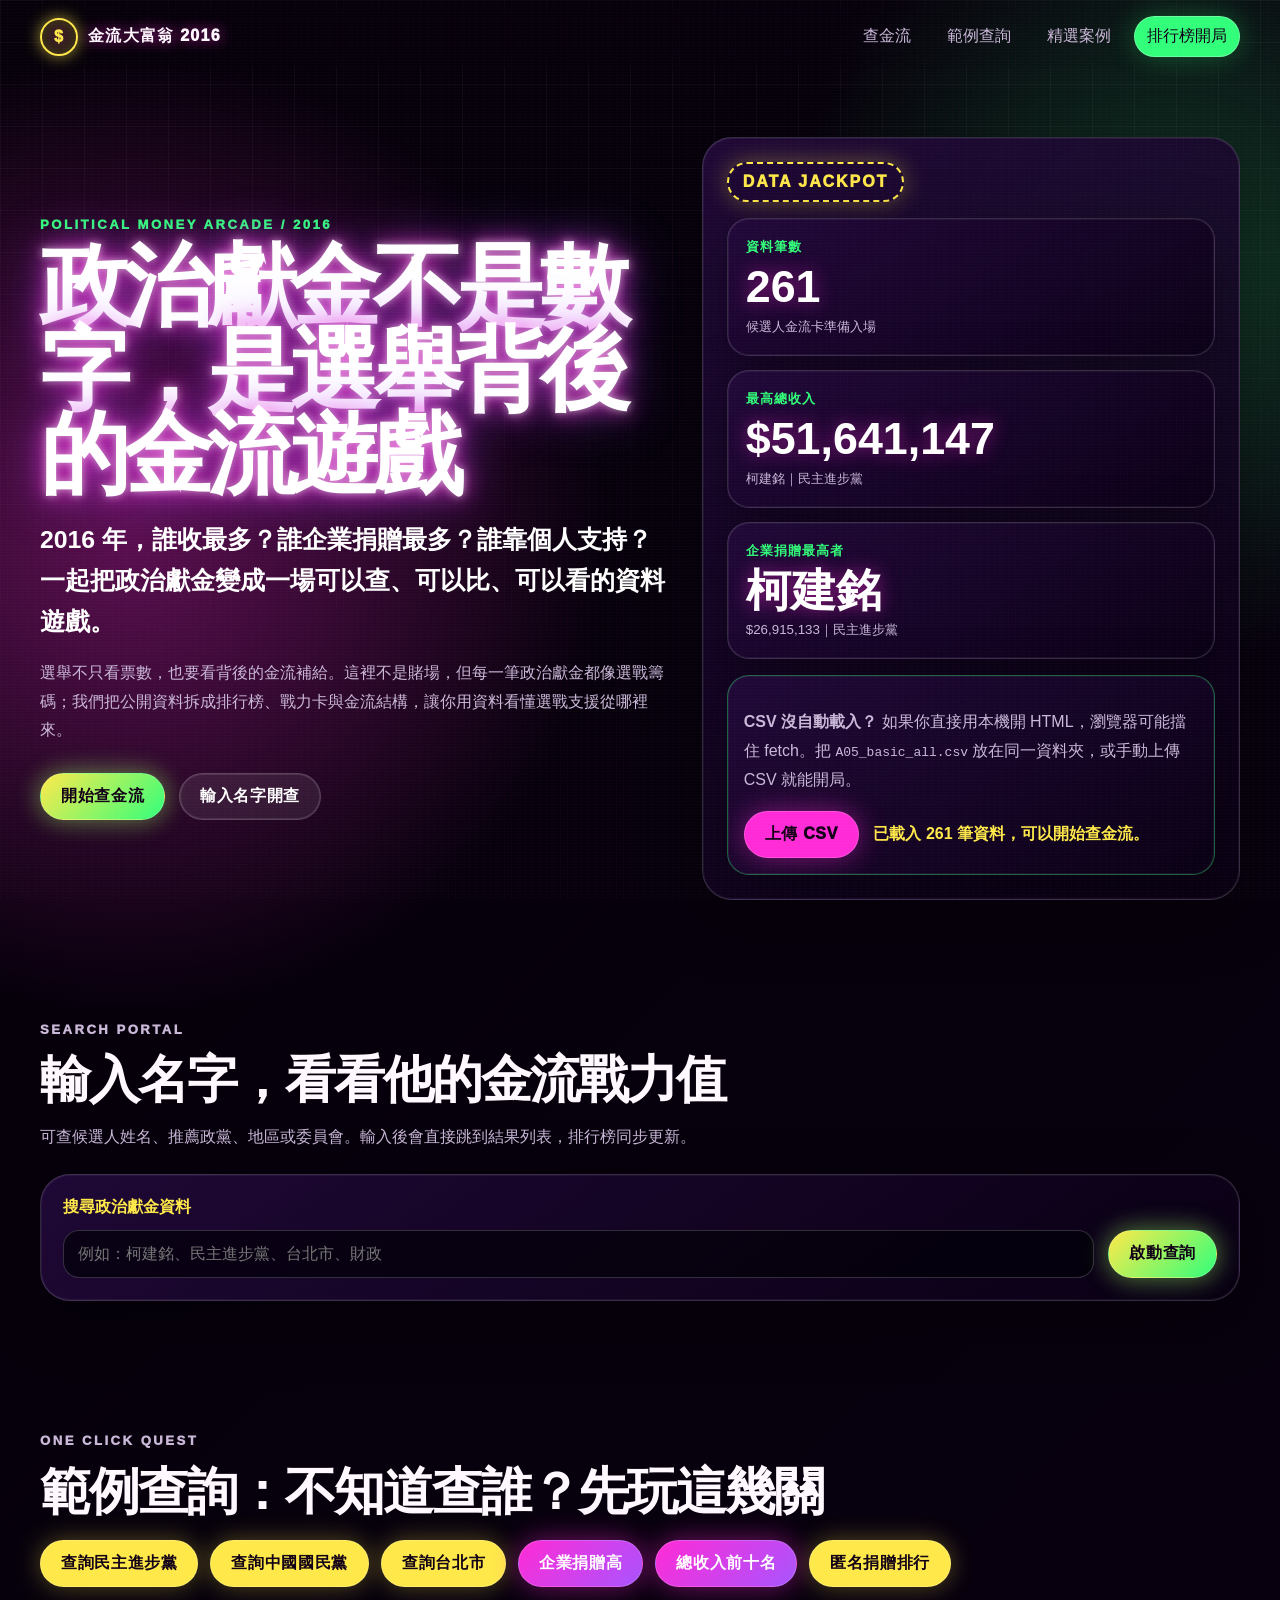
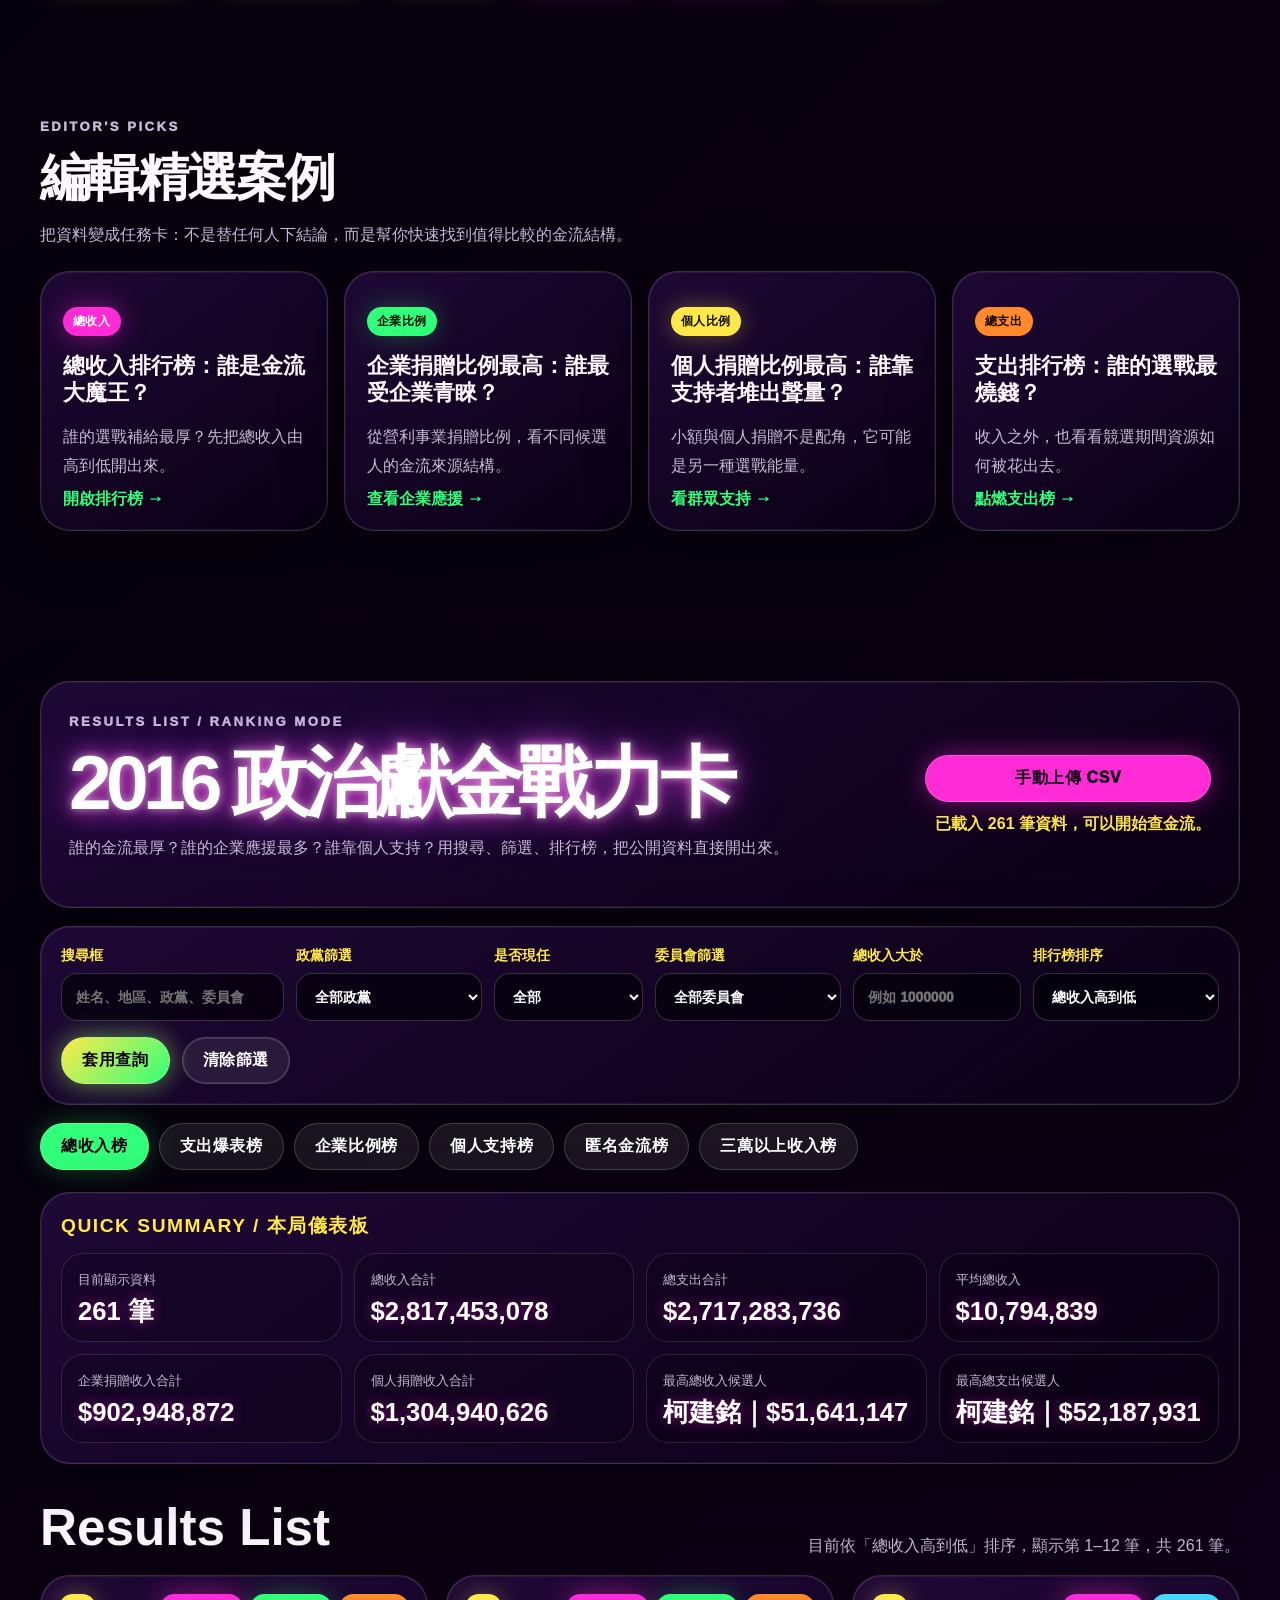
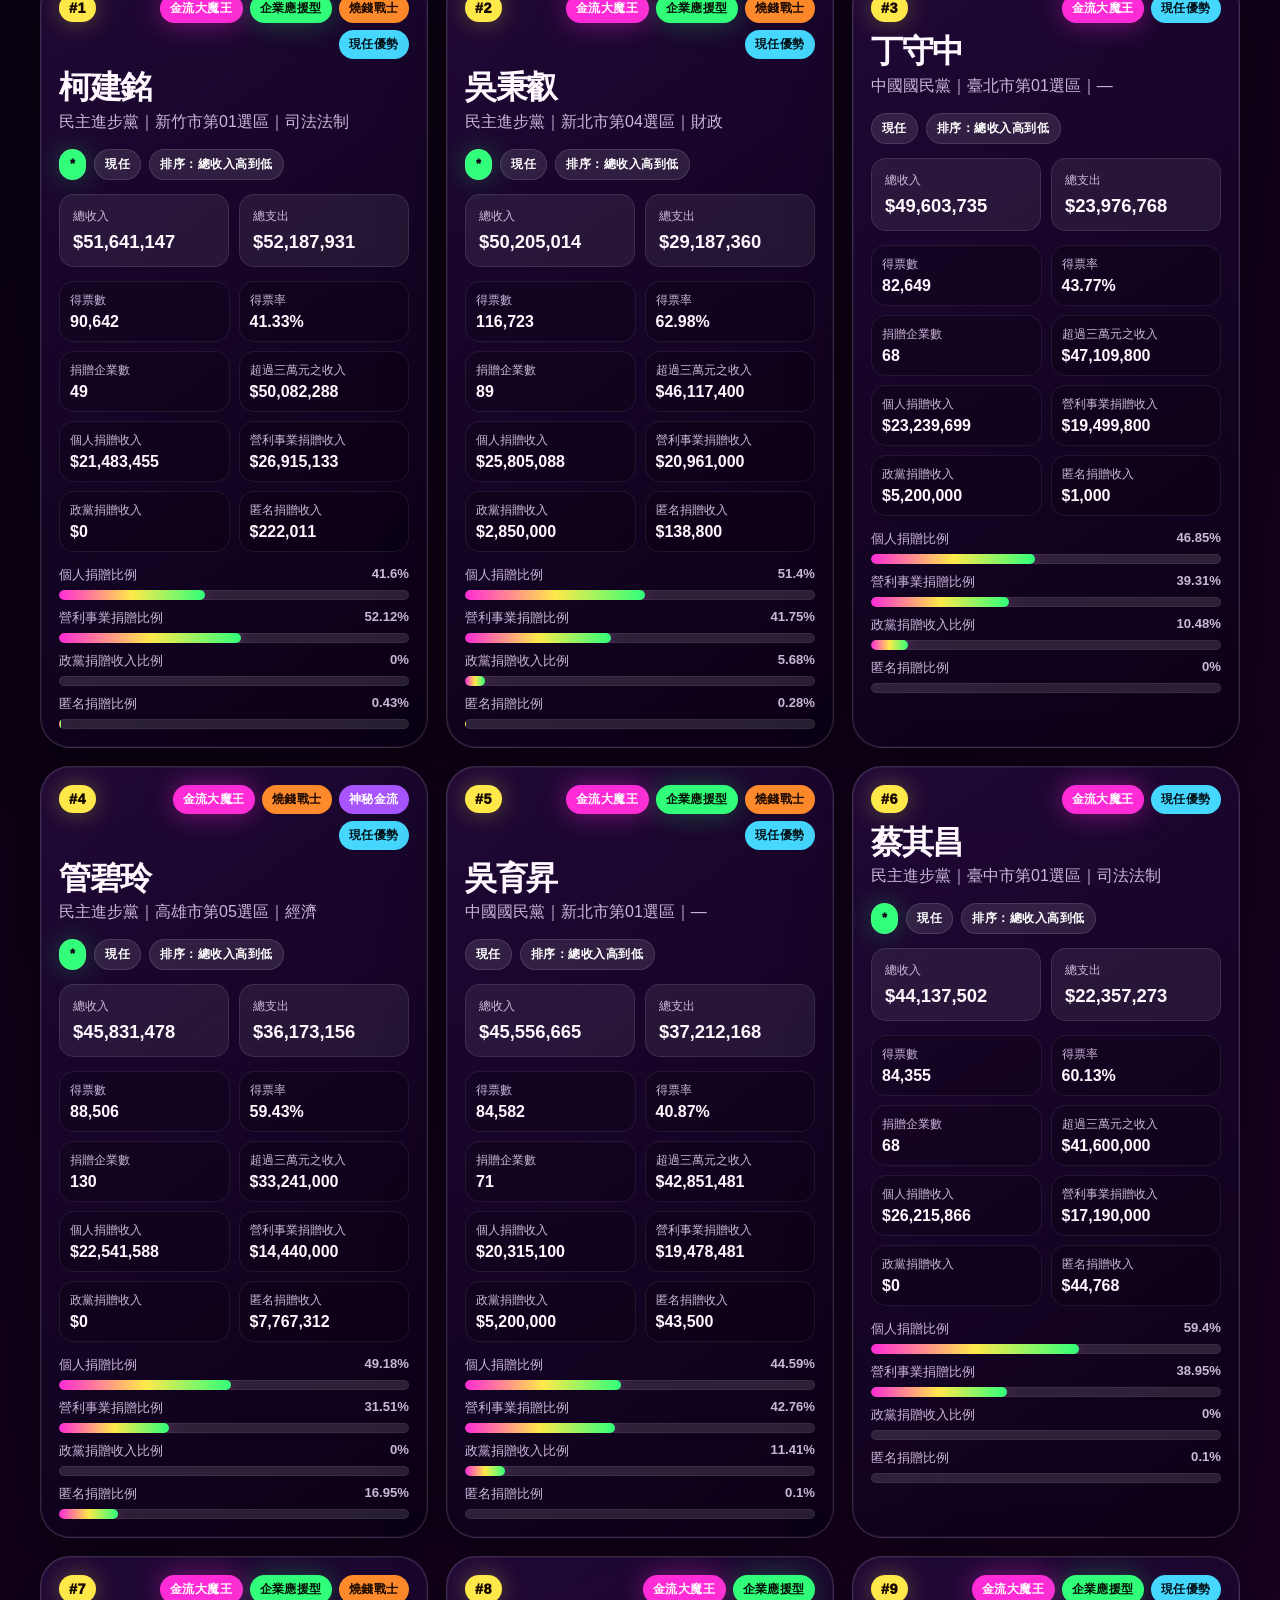
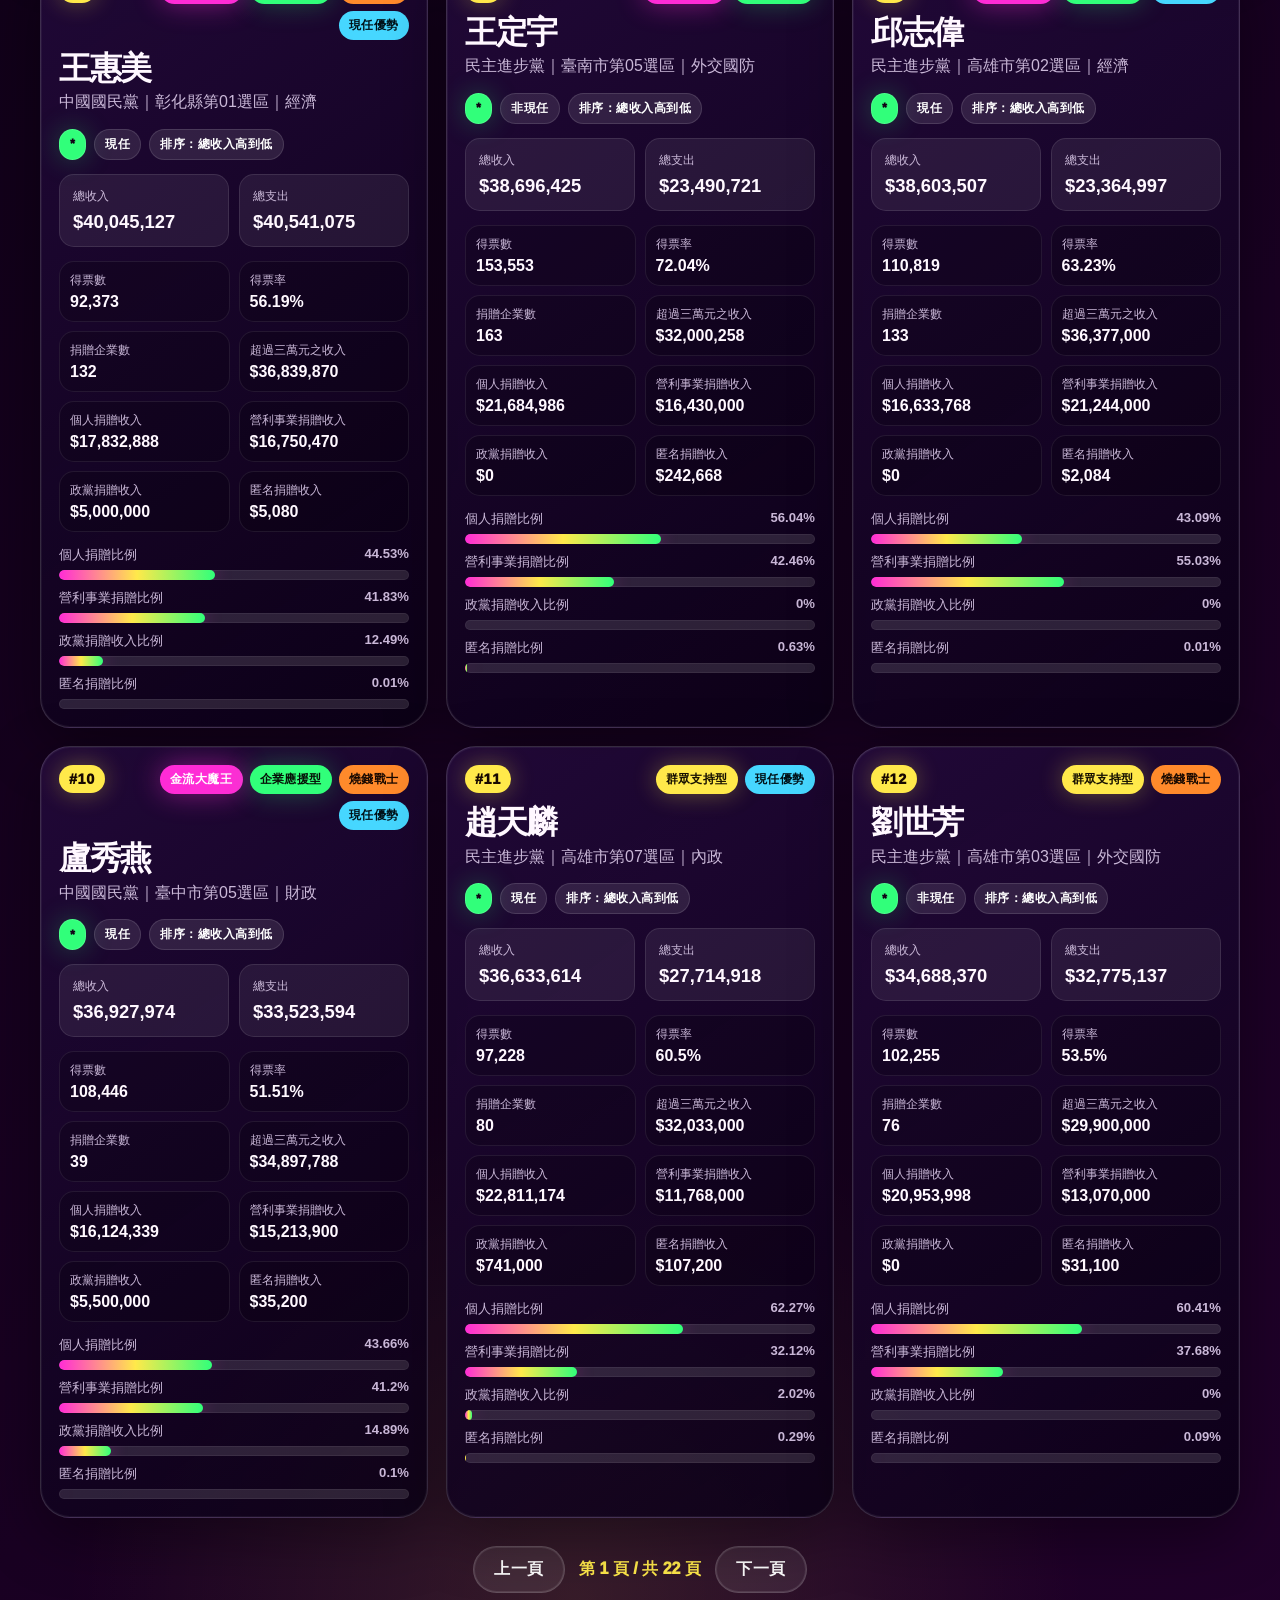
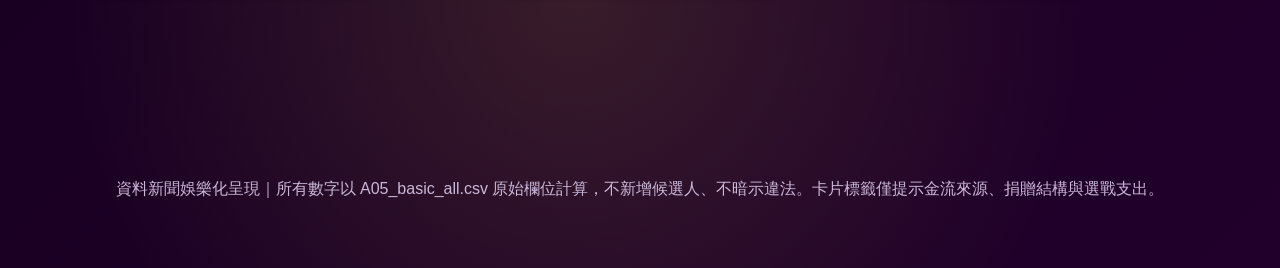
==== commit 89164543: "Update index.html" ====
--- a/index.html
+++ b/index.html
@@ -3,13 +3,413 @@
 <head>
   <meta charset="UTF-8" />
   <meta name="viewport" content="width=device-width, initial-scale=1.0" />
-  <title>金流大富翁 2016｜政治獻金遊樂場</title>
-  <link rel="stylesheet" href="style2016.css" />
+  <title>金流大富翁 2016｜政治獻金查詢網站</title>
+  <style>
+    :root {
+      --bg: #08000f;
+      --bg2: #180020;
+      --panel: rgba(26, 8, 45, .88);
+      --panel2: rgba(50, 17, 74, .82);
+      --text: #fff8ff;
+      --muted: #cab8d8;
+      --pink: #ff2bd6;
+      --green: #31ff7a;
+      --yellow: #ffe94a;
+      --orange: #ff8a2b;
+      --blue: #46d7ff;
+      --purple: #a855ff;
+      --danger: #ff3d5a;
+      --line: rgba(255,255,255,.16);
+      --shadow-pink: 0 0 28px rgba(255,43,214,.45);
+      --shadow-green: 0 0 28px rgba(49,255,122,.28);
+      --shadow-yellow: 0 0 24px rgba(255,233,74,.32);
+      --radius-xl: 30px;
+      --radius-lg: 22px;
+      --radius-md: 15px;
+      --max: 1200px;
+    }
+
+    * { box-sizing: border-box; }
+    html { scroll-behavior: smooth; }
+    body {
+      margin: 0;
+      min-height: 100vh;
+      color: var(--text);
+      font-family: Arial, "Noto Sans TC", "Microsoft JhengHei", sans-serif;
+      background:
+        radial-gradient(circle at 10% 8%, rgba(255,43,214,.34), transparent 30rem),
+        radial-gradient(circle at 92% 4%, rgba(49,255,122,.22), transparent 25rem),
+        radial-gradient(circle at 45% 96%, rgba(255,233,74,.12), transparent 32rem),
+        linear-gradient(135deg, #050009 0%, var(--bg) 38%, #21002b 100%);
+      overflow-x: hidden;
+    }
+    body::before {
+      content: "";
+      position: fixed;
+      inset: 0;
+      pointer-events: none;
+      z-index: -2;
+      background-image:
+        linear-gradient(rgba(255,255,255,.035) 1px, transparent 1px),
+        linear-gradient(90deg, rgba(255,255,255,.035) 1px, transparent 1px);
+      background-size: 42px 42px;
+      mask-image: linear-gradient(to bottom, rgba(0,0,0,.95), transparent 82%);
+    }
+    .noise {
+      position: fixed;
+      inset: 0;
+      z-index: 80;
+      pointer-events: none;
+      opacity: .075;
+      mix-blend-mode: screen;
+      background-image:
+        repeating-linear-gradient(0deg, transparent 0 2px, rgba(255,255,255,.35) 3px),
+        repeating-linear-gradient(90deg, rgba(255,43,214,.25) 0 1px, transparent 1px 7px);
+    }
+    a { color: inherit; text-decoration: none; }
+    button, input, select { font: inherit; }
+
+    .site-header {
+      position: sticky;
+      top: 0;
+      z-index: 50;
+      display: flex;
+      align-items: center;
+      justify-content: space-between;
+      gap: 18px;
+      width: min(var(--max), calc(100% - 32px));
+      margin: 0 auto;
+      padding: 16px 0 12px;
+      backdrop-filter: blur(12px);
+    }
+    .brand {
+      display: inline-flex;
+      align-items: center;
+      gap: 10px;
+      min-width: max-content;
+      font-weight: 1000;
+      letter-spacing: .08em;
+      text-transform: uppercase;
+      text-shadow: 0 0 14px rgba(255,43,214,.65);
+    }
+    .brand-mark {
+      display: grid;
+      place-items: center;
+      width: 38px;
+      height: 38px;
+      border: 2px solid var(--yellow);
+      border-radius: 50%;
+      color: var(--yellow);
+      background: rgba(255,233,74,.1);
+      box-shadow: 0 0 16px rgba(255,233,74,.62), inset 0 0 14px rgba(255,233,74,.2);
+    }
+    .site-nav {
+      display: flex;
+      align-items: center;
+      justify-content: flex-end;
+      gap: 10px;
+      flex-wrap: wrap;
+    }
+    .site-nav a {
+      padding: 9px 12px;
+      border: 1px solid transparent;
+      border-radius: 999px;
+      color: var(--muted);
+      transition: .2s ease;
+    }
+    .site-nav a:hover,
+    .site-nav .nav-cta {
+      color: #110016;
+      background: var(--green);
+      box-shadow: var(--shadow-green);
+      border-color: rgba(255,255,255,.28);
+    }
+
+    .section-wrap { width: min(var(--max), calc(100% - 32px)); margin: 0 auto; }
+    .hero {
+      display: grid;
+      grid-template-columns: 1.08fr .92fr;
+      gap: 30px;
+      align-items: center;
+      min-height: calc(100vh - 78px);
+      padding: 68px 0 54px;
+    }
+    .eyebrow {
+      margin: 0 0 12px;
+      color: var(--green);
+      font-size: .82rem;
+      font-weight: 1000;
+      letter-spacing: .19em;
+      text-transform: uppercase;
+    }
+    .neon-title {
+      margin: 0;
+      color: #fff;
+      font-size: clamp(2.65rem, 7vw, 6.7rem);
+      line-height: .94;
+      letter-spacing: -.075em;
+      text-shadow:
+        0 0 8px rgba(255,255,255,.55),
+        0 0 22px rgba(255,43,214,.82),
+        0 0 50px rgba(168,85,255,.68);
+      animation: neonFlicker 4.8s infinite;
+    }
+    .compact-title { font-size: clamp(2.25rem, 6vw, 5rem); }
+    .hero-subtitle {
+      max-width: 770px;
+      margin: 24px 0 0;
+      color: #fff;
+      font-size: clamp(1.15rem, 2.2vw, 1.55rem);
+      line-height: 1.65;
+      font-weight: 900;
+    }
+    .hero-story,
+    .section-heading p,
+    .pick-card p,
+    .csv-backup p,
+    .site-footer,
+    .result-hero p { color: var(--muted); line-height: 1.8; }
+    .hero-actions { display: flex; gap: 14px; flex-wrap: wrap; margin-top: 28px; }
+
+    .btn,
+    .file-btn,
+    .ranking-strip button,
+    .quest-chip,
+    .mini-tab {
+      display: inline-flex;
+      align-items: center;
+      justify-content: center;
+      gap: 8px;
+      min-height: 46px;
+      padding: 12px 20px;
+      border: 1px solid rgba(255,255,255,.18);
+      border-radius: 999px;
+      cursor: pointer;
+      font-weight: 1000;
+      letter-spacing: .04em;
+      transition: transform .2s ease, box-shadow .2s ease, filter .2s ease, background .2s ease;
+    }
+    .btn:hover,
+    .file-btn:hover,
+    .ranking-strip button:hover,
+    .quest-chip:hover,
+    .mini-tab:hover {
+      transform: translateY(-2px) scale(1.02);
+      filter: saturate(1.16);
+    }
+    .btn-primary {
+      color: #120016;
+      background: linear-gradient(135deg, var(--yellow), var(--green));
+      box-shadow: var(--shadow-green), var(--shadow-yellow);
+    }
+    .btn-ghost {
+      color: #fff;
+      background: rgba(255,255,255,.08);
+      box-shadow: inset 0 0 0 1px rgba(255,255,255,.1);
+    }
+    .btn-pink {
+      color: #fff;
+      background: linear-gradient(135deg, var(--pink), var(--purple));
+      box-shadow: var(--shadow-pink);
+    }
+
+    .hero-dashboard,
+    .control-panel,
+    .summary-board,
+    .result-hero,
+    .mega-search,
+    .csv-backup,
+    .pick-card,
+    .candidate-card,
+    .stat-card,
+    .empty-state {
+      position: relative;
+      overflow: hidden;
+      border: 1px solid var(--line);
+      border-radius: var(--radius-xl);
+      background: linear-gradient(145deg, rgba(34,9,58,.9), rgba(10,0,21,.82));
+      box-shadow: 0 18px 60px rgba(0,0,0,.38), inset 0 0 0 1px rgba(255,255,255,.05);
+    }
+    .hero-dashboard::after,
+    .control-panel::after,
+    .summary-board::after,
+    .result-hero::after,
+    .pick-card::after,
+    .candidate-card::after {
+      content: "";
+      position: absolute;
+      inset: 0;
+      pointer-events: none;
+      background: linear-gradient(120deg, transparent, rgba(255,255,255,.09), transparent);
+      transform: translateX(-110%);
+      transition: transform .55s ease;
+    }
+    .hero-dashboard:hover::after,
+    .control-panel:hover::after,
+    .summary-board:hover::after,
+    .result-hero:hover::after,
+    .pick-card:hover::after,
+    .candidate-card:hover::after { transform: translateX(110%); }
+    .hero-dashboard { padding: 24px; transform: rotate(1deg); }
+    .jackpot-sign {
+      display: inline-flex;
+      margin-bottom: 16px;
+      padding: 9px 14px;
+      border: 2px dashed var(--yellow);
+      border-radius: 999px;
+      color: var(--yellow);
+      font-weight: 1000;
+      letter-spacing: .12em;
+      box-shadow: var(--shadow-yellow);
+    }
+    .stat-grid { display: grid; grid-template-columns: repeat(3, 1fr); gap: 14px; }
+    .hero-stats { grid-template-columns: 1fr; }
+    .stat-card { padding: 18px; border-radius: var(--radius-lg); }
+    .stat-card.big strong { display: block; margin: 8px 0; color: #fff; font-size: clamp(1.65rem, 4vw, 2.8rem); line-height: 1; text-shadow: 0 0 18px rgba(255,43,214,.5); }
+    .stat-card strong { font-size: clamp(1.3rem, 3vw, 2rem); line-height: 1.05; }
+    .stat-label { color: var(--green); font-size: .82rem; font-weight: 1000; letter-spacing: .08em; }
+    .stat-card small { color: var(--muted); line-height: 1.5; }
+    .mini-backup { margin-top: 16px; padding: 16px; border-radius: var(--radius-lg); }
+    .csv-backup.loaded { border-color: rgba(49,255,122,.38); }
+    .file-btn { position: relative; color: #120016; background: var(--pink); box-shadow: var(--shadow-pink); }
+    .file-btn input { position: absolute; inset: 0; opacity: 0; cursor: pointer; }
+    .load-status { display: inline-block; margin-left: 10px; color: var(--yellow); font-weight: 900; }
+
+    .search-zone,
+    .examples,
+    .editors,
+    .results-block { padding: 64px 0; }
+    .section-heading { margin-bottom: 22px; }
+    .section-heading h2 { margin: 0; font-size: clamp(2rem, 4vw, 3.7rem); line-height: 1.05; letter-spacing: -.04em; }
+    .section-heading.compact { max-width: 850px; }
+    .mega-search { padding: 22px; }
+    .mega-search label { display: block; margin-bottom: 12px; color: var(--yellow); font-weight: 1000; }
+    .mega-search-row { display: grid; grid-template-columns: 1fr auto; gap: 14px; }
+    input, select {
+      width: 100%;
+      min-height: 48px;
+      padding: 12px 14px;
+      border: 1px solid rgba(255,255,255,.18);
+      border-radius: 16px;
+      color: #fff;
+      background: rgba(4,0,10,.72);
+      outline: none;
+      transition: .2s ease;
+    }
+    input:focus, select:focus { border-color: var(--green); box-shadow: 0 0 0 4px rgba(49,255,122,.12), var(--shadow-green); }
+    option { color: #121212; background: #fff; }
+    .quest-grid { display: flex; flex-wrap: wrap; gap: 12px; }
+    .quest-chip { color: #120016; background: var(--yellow); box-shadow: var(--shadow-yellow); }
+    .quest-chip.hot { color: #fff; background: linear-gradient(135deg, var(--pink), var(--purple)); box-shadow: var(--shadow-pink); }
+    .pick-grid { display: grid; grid-template-columns: repeat(4, 1fr); gap: 16px; }
+    .pick-card { min-height: 260px; padding: 22px; transform: translateZ(0); color: var(--text); text-align: left; cursor: pointer; font: inherit; }
+    .pick-card:hover,
+    .candidate-card:hover { transform: translateY(-5px) scale(1.01); box-shadow: 0 22px 70px rgba(0,0,0,.45), 0 0 28px rgba(255,43,214,.24); }
+    .pick-card h3 { margin: 16px 0 10px; font-size: 1.35rem; line-height: 1.28; }
+    .sticker,
+    .tag,
+    .status-pill,
+    .rank-badge {
+      display: inline-flex;
+      align-items: center;
+      justify-content: center;
+      padding: 6px 10px;
+      border-radius: 999px;
+      font-size: .78rem;
+      font-weight: 1000;
+      letter-spacing: .04em;
+      white-space: nowrap;
+    }
+    .sticker.pink, .tag.pink { color: #fff; background: var(--pink); box-shadow: var(--shadow-pink); }
+    .sticker.green, .tag.green { color: #061007; background: var(--green); box-shadow: var(--shadow-green); }
+    .sticker.yellow, .tag.yellow { color: #161000; background: var(--yellow); box-shadow: var(--shadow-yellow); }
+    .sticker.orange, .tag.orange { color: #170800; background: var(--orange); }
+    .tag.blue { color: #001118; background: var(--blue); }
+    .tag.purple { color: #fff; background: var(--purple); }
+    .card-link { position: absolute; left: 22px; bottom: 20px; color: var(--green); font-weight: 1000; }
+
+    .result-hero { margin-top: 22px; padding: 28px; display: grid; grid-template-columns: 1fr auto; gap: 22px; align-items: center; }
+    .result-hero .neon-title { margin-bottom: 14px; }
+    .result-actions { display: flex; flex-direction: column; gap: 12px; align-items: stretch; }
+    .control-panel { margin-top: 18px; padding: 20px; }
+    .control-grid { display: grid; grid-template-columns: 1.2fr 1fr .8fr 1fr .9fr 1fr; gap: 12px; align-items: end; }
+    .control-grid label { display: grid; gap: 8px; color: var(--yellow); font-size: .86rem; font-weight: 1000; }
+    .control-actions { display: flex; gap: 12px; flex-wrap: wrap; margin-top: 16px; }
+    .ranking-strip { display: flex; flex-wrap: wrap; gap: 10px; margin: 18px 0; }
+    .ranking-strip button, .mini-tab { color: #fff; background: rgba(255,255,255,.08); }
+    .ranking-strip button.active, .mini-tab.active { color: #110016; background: var(--green); box-shadow: var(--shadow-green); }
+
+    .summary-board { margin-top: 22px; padding: 20px; }
+    .summary-board h2 { margin: 0 0 14px; font-size: 1.2rem; color: var(--yellow); letter-spacing: .08em; text-transform: uppercase; }
+    .summary-grid { display: grid; grid-template-columns: repeat(4, 1fr); gap: 12px; }
+    .summary-item { padding: 16px; border: 1px solid rgba(255,255,255,.12); border-radius: var(--radius-lg); background: rgba(0,0,0,.18); }
+    .summary-item span { display: block; color: var(--muted); font-size: .82rem; line-height: 1.45; }
+    .summary-item strong { display: block; margin-top: 8px; color: #fff; font-size: clamp(1.15rem, 2vw, 1.75rem); line-height: 1.1; text-shadow: 0 0 14px rgba(255,43,214,.45); overflow-wrap: anywhere; }
+
+    .result-meta { display: flex; justify-content: space-between; gap: 18px; align-items: flex-end; margin: 34px 0 18px; }
+    .result-meta h2 { margin: 0; font-size: clamp(2rem, 4vw, 3.2rem); }
+    .result-meta p { margin: 0; color: var(--muted); text-align: right; }
+    .cards-grid { display: grid; grid-template-columns: repeat(3, 1fr); gap: 18px; }
+    .candidate-card { padding: 18px; border-radius: var(--radius-xl); transition: .22s ease; }
+    .card-top { display: flex; justify-content: space-between; align-items: flex-start; gap: 12px; margin-bottom: 12px; }
+    .rank-badge { color: #170800; background: var(--yellow); box-shadow: var(--shadow-yellow); font-size: .9rem; }
+    .tag-row { display: flex; flex-wrap: wrap; justify-content: flex-end; gap: 7px; }
+    .candidate-name { margin: 10px 0 4px; font-size: 2rem; line-height: 1.05; letter-spacing: -.04em; }
+    .candidate-meta { margin: 0 0 14px; color: var(--muted); line-height: 1.6; }
+    .status-row { display: flex; flex-wrap: wrap; gap: 8px; margin-bottom: 14px; }
+    .status-pill { color: #fff; background: rgba(255,255,255,.1); border: 1px solid rgba(255,255,255,.12); }
+    .status-pill.win { color: #120016; background: var(--green); box-shadow: var(--shadow-green); }
+    .money-duo { display: grid; grid-template-columns: 1fr 1fr; gap: 10px; margin-bottom: 14px; }
+    .money-box { padding: 13px; border-radius: var(--radius-md); background: rgba(255,255,255,.07); border: 1px solid rgba(255,255,255,.1); }
+    .money-box span, .detail-item span { display: block; color: var(--muted); font-size: .78rem; }
+    .money-box strong { display: block; margin-top: 6px; font-size: 1.15rem; overflow-wrap: anywhere; }
+    .detail-grid { display: grid; grid-template-columns: 1fr 1fr; gap: 9px; margin: 12px 0; }
+    .detail-item { padding: 10px; border-radius: var(--radius-md); background: rgba(0,0,0,.18); border: 1px solid rgba(255,255,255,.08); }
+    .detail-item strong { display: block; margin-top: 4px; overflow-wrap: anywhere; }
+    .bar-group { display: grid; gap: 9px; margin-top: 14px; }
+    .bar-row { display: grid; gap: 6px; }
+    .bar-label { display: flex; justify-content: space-between; gap: 10px; color: var(--muted); font-size: .82rem; }
+    .bar-track { height: 10px; overflow: hidden; border-radius: 999px; background: rgba(255,255,255,.12); box-shadow: inset 0 0 0 1px rgba(255,255,255,.06); }
+    .bar-fill { height: 100%; width: 0%; border-radius: inherit; background: linear-gradient(90deg, var(--pink), var(--yellow), var(--green)); box-shadow: 0 0 18px rgba(255,43,214,.35); transition: width .45s ease; }
+    .empty-state { padding: 42px; text-align: center; }
+    .empty-state h3 { margin: 0 0 10px; font-size: 1.7rem; }
+    .empty-state p { color: var(--muted); }
+    .pagination { display: flex; justify-content: center; align-items: center; gap: 14px; margin: 28px 0 68px; }
+    #pageInfo { color: var(--yellow); font-weight: 1000; }
+    .site-footer { width: min(var(--max), calc(100% - 32px)); margin: 0 auto; padding: 34px 0 48px; text-align: center; }
+
+    .reveal-up { animation: revealUp .7s ease both; }
+    .delay-1 { animation-delay: .14s; }
+    @keyframes revealUp { from { opacity: 0; transform: translateY(22px); } to { opacity: 1; transform: translateY(0); } }
+    @keyframes neonFlicker {
+      0%, 18%, 22%, 25%, 53%, 57%, 100% { filter: brightness(1); }
+      20%, 24%, 55% { filter: brightness(1.35) saturate(1.25); }
+    }
+
+    @media (max-width: 1100px) {
+      .hero, .result-hero { grid-template-columns: 1fr; }
+      .hero-dashboard { transform: none; }
+      .pick-grid, .summary-grid { grid-template-columns: repeat(2, 1fr); }
+      .cards-grid { grid-template-columns: repeat(2, 1fr); }
+      .control-grid { grid-template-columns: repeat(2, 1fr); }
+    }
+    @media (max-width: 760px) {
+      .site-header { position: relative; align-items: flex-start; flex-direction: column; }
+      .site-nav { justify-content: flex-start; }
+      .hero { min-height: auto; padding-top: 36px; }
+      .mega-search-row, .pick-grid, .summary-grid, .cards-grid, .control-grid, .stat-grid, .money-duo, .detail-grid { grid-template-columns: 1fr; }
+      .result-meta { display: block; }
+      .result-meta p { text-align: left; margin-top: 8px; }
+      .result-actions { align-items: stretch; }
+      .pagination { flex-wrap: wrap; }
+      .load-status { margin: 10px 0 0; display: block; }
+    }
+  </style>
 </head>
-<body class="home-page">
-  <div class="noise"></div>
+<body>
+  <div class="noise" aria-hidden="true"></div>
   <header class="site-header">
-    <a class="brand" href="專題首頁2016.html" aria-label="回首頁">
+    <a class="brand" href="#top" aria-label="回到首頁">
       <span class="brand-mark">$</span>
       <span>金流大富翁 2016</span>
     </a>
@@ -17,11 +417,11 @@
       <a href="#search-zone">查金流</a>
       <a href="#examples">範例查詢</a>
       <a href="#editors">精選案例</a>
-      <a class="nav-cta" href="2016_result.html">排行榜開局</a>
+      <a class="nav-cta" href="#results-zone">排行榜開局</a>
     </nav>
   </header>
 
-  <main>
+  <main id="top">
     <section class="hero section-wrap">
       <div class="hero-copy reveal-up">
         <p class="eyebrow">POLITICAL MONEY ARCADE / 2016</p>
@@ -29,7 +429,7 @@
         <p class="hero-subtitle">2016 年，誰收最多？誰企業捐贈最多？誰靠個人支持？一起把政治獻金變成一場可以查、可以比、可以看的資料遊戲。</p>
         <p class="hero-story">選舉不只看票數，也要看背後的金流補給。這裡不是賭場，但每一筆政治獻金都像選戰籌碼；我們把公開資料拆成排行榜、戰力卡與金流結構，讓你用資料看懂選戰支援從哪裡來。</p>
         <div class="hero-actions">
-          <a class="btn btn-primary" href="2016_result.html">開始查金流</a>
+          <a class="btn btn-primary" href="#results-zone">開始查金流</a>
           <a class="btn btn-ghost" href="#search-zone">輸入名字開查</a>
         </div>
       </div>
@@ -39,27 +439,27 @@
         <div class="stat-grid hero-stats" id="heroStats">
           <article class="stat-card big">
             <span class="stat-label">資料筆數</span>
-            <strong id="statRows">讀取中</strong>
+            <strong id="statRows">等待 CSV</strong>
             <small>候選人金流卡準備入場</small>
           </article>
           <article class="stat-card big">
             <span class="stat-label">最高總收入</span>
-            <strong id="statMaxIncome">讀取中</strong>
-            <small id="statMaxIncomeName">等待資料開獎</small>
+            <strong id="statMaxIncome">等待 CSV</strong>
+            <small id="statMaxIncomeName">載入後自動開獎</small>
           </article>
           <article class="stat-card big">
             <span class="stat-label">企業捐贈最高者</span>
-            <strong id="statBusinessName">讀取中</strong>
+            <strong id="statBusinessName">等待 CSV</strong>
             <small id="statBusinessValue">企業金流排行載入中</small>
           </article>
         </div>
-        <div class="csv-backup mini-backup" id="homeCsvBackup">
-          <p><strong>CSV 沒自動載入？</strong> 本機直接開 HTML 可能被瀏覽器擋 fetch，手動選取 A05_basic_all.csv 也能開局。</p>
+        <div class="csv-backup mini-backup" id="csvBackupTop">
+          <p><strong>CSV 沒自動載入？</strong> 如果你直接用本機開 HTML，瀏覽器可能擋住 fetch。把 <code>A05_basic_all.csv</code> 放在同一資料夾，或手動上傳 CSV 就能開局。</p>
           <label class="file-btn">
             上傳 CSV
-            <input type="file" id="homeCsvInput" accept=".csv,text/csv" />
+            <input type="file" id="csvInputTop" accept=".csv,text/csv" />
           </label>
-          <span id="homeLoadStatus" class="load-status">正在嘗試自動讀取資料……</span>
+          <span id="loadStatusTop" class="load-status">正在嘗試讀取 A05_basic_all.csv……</span>
         </div>
       </aside>
     </section>
@@ -68,7 +468,7 @@
       <div class="section-heading">
         <p class="eyebrow">SEARCH PORTAL</p>
         <h2>輸入名字，看看他的金流戰力值</h2>
-        <p>可查候選人姓名、推薦政黨、地區或委員會。輸入後直接進入結果頁，排行榜會自動套用你的關鍵字。</p>
+        <p>可查候選人姓名、推薦政黨、地區或委員會。輸入後會直接跳到結果列表，排行榜同步更新。</p>
       </div>
       <form id="homeSearchForm" class="mega-search" autocomplete="off">
         <label for="homeSearchInput">搜尋政治獻金資料</label>
@@ -79,68 +479,205 @@
       </form>
     </section>
 
-    <section id="examples" class="section-wrap reveal-up">
+    <section id="examples" class="section-wrap examples reveal-up">
       <div class="section-heading compact">
         <p class="eyebrow">ONE CLICK QUEST</p>
         <h2>範例查詢：不知道查誰？先玩這幾關</h2>
       </div>
       <div class="quest-grid">
-        <a class="quest-chip" href="2016_result.html?search=%E6%B0%91%E4%B8%BB%E9%80%B2%E6%AD%A5%E9%BB%A8">查詢民主進步黨</a>
-        <a class="quest-chip" href="2016_result.html?search=%E4%B8%AD%E5%9C%8B%E5%9C%8B%E6%B0%91%E9%BB%A8">查詢中國國民黨</a>
-        <a class="quest-chip" href="2016_result.html?search=%E5%8F%B0%E5%8C%97%E5%B8%82">查詢台北市</a>
-        <a class="quest-chip hot" href="2016_result.html?sort=businessIncome">企業捐贈高</a>
-        <a class="quest-chip hot" href="2016_result.html?sort=totalIncome">總收入前十名</a>
-        <a class="quest-chip" href="2016_result.html?sort=anonymousIncome">匿名捐贈排行</a>
+        <button class="quest-chip" type="button" data-search="民主進步黨">查詢民主進步黨</button>
+        <button class="quest-chip" type="button" data-search="中國國民黨">查詢中國國民黨</button>
+        <button class="quest-chip" type="button" data-search="台北市">查詢台北市</button>
+        <button class="quest-chip hot" type="button" data-sort="businessIncome">企業捐贈高</button>
+        <button class="quest-chip hot" type="button" data-sort="totalIncome">總收入前十名</button>
+        <button class="quest-chip" type="button" data-sort="anonymousIncome">匿名捐贈排行</button>
       </div>
     </section>
 
-    <section id="editors" class="section-wrap reveal-up">
+    <section id="editors" class="section-wrap editors reveal-up">
       <div class="section-heading compact">
         <p class="eyebrow">EDITOR'S PICKS</p>
         <h2>編輯精選案例</h2>
         <p>把資料變成任務卡：不是替任何人下結論，而是幫你快速找到值得比較的金流結構。</p>
       </div>
       <div class="pick-grid">
-        <a class="pick-card" href="2016_result.html?sort=totalIncome">
+        <button class="pick-card" type="button" data-sort="totalIncome">
           <span class="sticker pink">總收入</span>
           <h3>總收入排行榜：誰是金流大魔王？</h3>
           <p>誰的選戰補給最厚？先把總收入由高到低開出來。</p>
           <span class="card-link">開啟排行榜 →</span>
-        </a>
-        <a class="pick-card" href="2016_result.html?sort=businessPct">
+        </button>
+        <button class="pick-card" type="button" data-sort="businessPct">
           <span class="sticker green">企業比例</span>
           <h3>企業捐贈比例最高：誰最受企業青睞？</h3>
           <p>從營利事業捐贈比例，看不同候選人的金流來源結構。</p>
           <span class="card-link">查看企業應援 →</span>
-        </a>
-        <a class="pick-card" href="2016_result.html?sort=personalPct">
+        </button>
+        <button class="pick-card" type="button" data-sort="personalPct">
           <span class="sticker yellow">個人比例</span>
           <h3>個人捐贈比例最高：誰靠支持者堆出聲量？</h3>
           <p>小額與個人捐贈不是配角，它可能是另一種選戰能量。</p>
           <span class="card-link">看群眾支持 →</span>
-        </a>
-        <a class="pick-card" href="2016_result.html?sort=totalExpense">
+        </button>
+        <button class="pick-card" type="button" data-sort="totalExpense">
           <span class="sticker orange">總支出</span>
           <h3>支出排行榜：誰的選戰最燒錢？</h3>
           <p>收入之外，也看看競選期間資源如何被花出去。</p>
           <span class="card-link">點燃支出榜 →</span>
-        </a>
+        </button>
       </div>
     </section>
+
+    <section id="results-zone" class="section-wrap results-block">
+      <div class="result-hero reveal-up">
+        <div>
+          <p class="eyebrow">RESULTS LIST / RANKING MODE</p>
+          <h1 class="neon-title compact-title">2016 政治獻金戰力卡</h1>
+          <p>誰的金流最厚？誰的企業應援最多？誰靠個人支持？用搜尋、篩選、排行榜，把公開資料直接開出來。</p>
+        </div>
+        <div class="result-actions">
+          <label class="file-btn">
+            手動上傳 CSV
+            <input type="file" id="csvInputResult" accept=".csv,text/csv" />
+          </label>
+          <span id="loadStatusResult" class="load-status">資料準備中……</span>
+        </div>
+      </div>
+
+      <section id="controls" class="control-panel reveal-up">
+        <div class="control-grid">
+          <label>
+            搜尋框
+            <input type="search" id="searchInput" placeholder="姓名、地區、政黨、委員會" />
+          </label>
+          <label>
+            政黨篩選
+            <select id="partyFilter"><option value="">全部政黨</option></select>
+          </label>
+          <label>
+            是否現任
+            <select id="incumbentFilter">
+              <option value="">全部</option>
+              <option value="是">現任</option>
+              <option value="否">非現任</option>
+            </select>
+          </label>
+          <label>
+            委員會篩選
+            <select id="committeeFilter"><option value="">全部委員會</option></select>
+          </label>
+          <label>
+            總收入大於
+            <input type="number" id="minIncomeFilter" min="0" step="100000" placeholder="例如 1000000" />
+          </label>
+          <label>
+            排行榜排序
+            <select id="sortSelect">
+              <option value="totalIncome">總收入高到低</option>
+              <option value="totalExpense">總支出高到低</option>
+              <option value="votes">得票數高到低</option>
+              <option value="voteRate">得票率高到低</option>
+              <option value="enterpriseCount">捐贈企業數高到低</option>
+              <option value="personalPct">個人捐贈比例高到低</option>
+              <option value="businessPct">營利事業捐贈比例高到低</option>
+              <option value="businessIncome">營利事業捐贈收入高到低</option>
+              <option value="anonymousIncome">匿名捐贈收入高到低</option>
+              <option value="largeIncome">超過三萬元之收入高到低</option>
+            </select>
+          </label>
+        </div>
+        <div class="control-actions">
+          <button class="btn btn-primary" id="applyBtn" type="button">套用查詢</button>
+          <button class="btn btn-ghost" id="resetBtn" type="button">清除篩選</button>
+        </div>
+      </section>
+
+      <section class="ranking-strip reveal-up" aria-label="快速排行榜按鈕">
+        <button type="button" data-sort="totalIncome">總收入榜</button>
+        <button type="button" data-sort="totalExpense">支出爆表榜</button>
+        <button type="button" data-sort="businessPct">企業比例榜</button>
+        <button type="button" data-sort="personalPct">個人支持榜</button>
+        <button type="button" data-sort="anonymousIncome">匿名金流榜</button>
+        <button type="button" data-sort="largeIncome">三萬以上收入榜</button>
+      </section>
+
+      <section class="summary-board reveal-up" aria-label="quick summary 關鍵數據">
+        <h2>Quick Summary / 本局儀表板</h2>
+        <div class="summary-grid" id="summaryGrid"></div>
+      </section>
+
+      <section id="results" class="results-section">
+        <div class="result-meta">
+          <h2>Results List</h2>
+          <p id="resultDescription">資料卡準備發牌中……</p>
+        </div>
+        <div id="cardsGrid" class="cards-grid" aria-live="polite"></div>
+        <div id="emptyState" class="empty-state" hidden>
+          <h3>這一局沒有找到符合條件的資料</h3>
+          <p>換個候選人、政黨、地區或降低金額門檻再試一次。</p>
+        </div>
+        <nav class="pagination" aria-label="結果分頁">
+          <button id="prevPage" class="btn btn-ghost" type="button">上一頁</button>
+          <span id="pageInfo">第 1 頁 / 共 1 頁</span>
+          <button id="nextPage" class="btn btn-ghost" type="button">下一頁</button>
+        </nav>
+      </section>
+    </section>
   </main>
 
   <footer class="site-footer">
-    <p>資料新聞娛樂化呈現｜所有數字以 A05_basic_all.csv 原始欄位計算，不新增候選人、不暗示違法。</p>
+    <p>資料新聞娛樂化呈現｜所有數字以 A05_basic_all.csv 原始欄位計算，不新增候選人、不暗示違法。卡片標籤僅提示金流來源、捐贈結構與選戰支出。</p>
   </footer>
 
   <script>
-    const CSV_CANDIDATES = ['A05_basic_all.csv', 'A05_basic_all(1).csv'];
+    const CSV_CANDIDATES = ['A05_basic_all.csv'];
+    const PAGE_SIZE = 12;
+    const SORT_CONFIG = {
+      totalIncome: { label: '總收入高到低', field: '總收入' },
+      totalExpense: { label: '總支出高到低', field: '總支出' },
+      votes: { label: '得票數高到低', field: '得票數' },
+      voteRate: { label: '得票率高到低', field: '得票率' },
+      enterpriseCount: { label: '捐贈企業數高到低', field: '捐贈企業數' },
+      personalPct: { label: '個人捐贈比例高到低', field: '個人捐贈比例' },
+      businessPct: { label: '營利事業捐贈比例高到低', field: '營利事業捐贈比例' },
+      businessIncome: { label: '營利事業捐贈收入高到低', field: '營利事業捐贈收入' },
+      anonymousIncome: { label: '匿名捐贈收入高到低', field: '匿名捐贈收入' },
+      largeIncome: { label: '超過三萬元之收入高到低', field: '超過三萬元之收入' }
+    };
+
+    const dom = {
+      statRows: document.getElementById('statRows'),
+      statMaxIncome: document.getElementById('statMaxIncome'),
+      statMaxIncomeName: document.getElementById('statMaxIncomeName'),
+      statBusinessName: document.getElementById('statBusinessName'),
+      statBusinessValue: document.getElementById('statBusinessValue'),
+      loadStatusTop: document.getElementById('loadStatusTop'),
+      loadStatusResult: document.getElementById('loadStatusResult'),
+      searchInput: document.getElementById('searchInput'),
+      partyFilter: document.getElementById('partyFilter'),
+      incumbentFilter: document.getElementById('incumbentFilter'),
+      committeeFilter: document.getElementById('committeeFilter'),
+      minIncomeFilter: document.getElementById('minIncomeFilter'),
+      sortSelect: document.getElementById('sortSelect'),
+      summaryGrid: document.getElementById('summaryGrid'),
+      cardsGrid: document.getElementById('cardsGrid'),
+      emptyState: document.getElementById('emptyState'),
+      resultDescription: document.getElementById('resultDescription'),
+      pageInfo: document.getElementById('pageInfo'),
+      prevPage: document.getElementById('prevPage'),
+      nextPage: document.getElementById('nextPage')
+    };
+
+    let allRows = [];
+    let filteredRows = [];
+    let currentPage = 1;
 
     function parseCSV(text) {
       const rows = [];
       let row = [];
       let cell = '';
       let insideQuotes = false;
+      text = text.replace(/^\uFEFF/, '');
       for (let i = 0; i < text.length; i++) {
         const char = text[i];
         const next = text[i + 1];
@@ -168,84 +705,366 @@
         row.push(cell);
         if (row.some(value => value.trim() !== '')) rows.push(row);
       }
-      const headers = rows.shift().map(header => header.replace(/^\uFEFF/, '').trim());
+      const headers = (rows.shift() || []).map(header => header.replace(/^\uFEFF/, '').trim());
       return rows.map(values => {
         const item = {};
         headers.forEach((header, index) => item[header] = (values[index] || '').trim());
         return item;
-      });
+      }).filter(row => row['姓名'] || row['推薦政黨'] || row['地區']);
     }
 
     function numberValue(value) {
-      if (value === undefined || value === null || value === '') return 0;
-      const cleaned = String(value).replace(/[,$％%\s]/g, '').replace(/—/g, '');
+      if (value === undefined || value === null || String(value).trim() === '') return 0;
+      const cleaned = String(value).replace(/[,$％%\s]/g, '').replace(/—/g, '').replace(/,/g, '');
       const num = Number(cleaned);
       return Number.isFinite(num) ? num : 0;
     }
 
+    function hasValue(value) {
+      return value !== undefined && value !== null && String(value).trim() !== '';
+    }
+
     function formatMoney(value) {
-      if (value === undefined || value === null || value === '') return '—';
+      if (!hasValue(value)) return '—';
       return '$' + Math.round(numberValue(value)).toLocaleString('en-US');
     }
 
     function formatCount(value) {
-      if (value === undefined || value === null || value === '') return '—';
+      if (!hasValue(value)) return '—';
       return Math.round(numberValue(value)).toLocaleString('en-US');
     }
 
-    function computeHomeStats(data) {
-      const maxIncome = [...data].sort((a, b) => numberValue(b['總收入']) - numberValue(a['總收入']))[0];
-      const maxBusiness = [...data].sort((a, b) => numberValue(b['營利事業捐贈收入']) - numberValue(a['營利事業捐贈收入']))[0];
-      document.getElementById('statRows').textContent = formatCount(data.length);
-      document.getElementById('statMaxIncome').textContent = maxIncome ? formatMoney(maxIncome['總收入']) : '—';
-      document.getElementById('statMaxIncomeName').textContent = maxIncome ? `${maxIncome['姓名']}｜${maxIncome['推薦政黨'] || '—'}` : '—';
-      document.getElementById('statBusinessName').textContent = maxBusiness ? maxBusiness['姓名'] : '—';
-      document.getElementById('statBusinessValue').textContent = maxBusiness ? `${formatMoney(maxBusiness['營利事業捐贈收入'])}｜${maxBusiness['推薦政黨'] || '—'}` : '—';
-      document.getElementById('homeLoadStatus').textContent = `已載入 ${formatCount(data.length)} 筆資料，可以開始查金流。`;
-      document.getElementById('homeCsvBackup').classList.add('loaded');
+    function formatPercent(value) {
+      if (!hasValue(value)) return '—';
+      const n = numberValue(value);
+      return Number.isFinite(n) ? `${n.toLocaleString('en-US', { maximumFractionDigits: 2 })}%` : '—';
+    }
+
+    function textValue(value) {
+      return hasValue(value) ? String(value) : '—';
+    }
+
+    function escapeHTML(value) {
+      return String(value ?? '').replace(/[&<>"']/g, char => ({
+        '&': '&amp;', '<': '&lt;', '>': '&gt;', '"': '&quot;', "'": '&#039;'
+      }[char]));
+    }
+
+    function setStatus(message, ok = false) {
+      dom.loadStatusTop.textContent = message;
+      dom.loadStatusResult.textContent = message;
+      document.getElementById('csvBackupTop').classList.toggle('loaded', ok);
     }
 
     async function loadCSV() {
-      const sessionText = sessionStorage.getItem('a05csv2016');
-      if (sessionText) return parseCSV(sessionText);
+      const saved = sessionStorage.getItem('a05csv2016_single');
+      if (saved) return parseCSV(saved);
       let lastError;
       for (const fileName of CSV_CANDIDATES) {
         try {
           const response = await fetch(fileName, { cache: 'no-store' });
-          if (!response.ok) throw new Error(response.statusText);
+          if (!response.ok) throw new Error(`${response.status} ${response.statusText}`);
           const text = await response.text();
-          sessionStorage.setItem('a05csv2016', text);
+          sessionStorage.setItem('a05csv2016_single', text);
           return parseCSV(text);
         } catch (error) {
           lastError = error;
         }
       }
-      throw lastError || new Error('CSV load failed');
+      throw lastError || new Error('CSV not found');
+    }
+
+    function readUploadedFile(file) {
+      if (!file) return;
+      const reader = new FileReader();
+      reader.onload = event => {
+        const text = event.target.result;
+        sessionStorage.setItem('a05csv2016_single', text);
+        initializeData(parseCSV(text), true);
+      };
+      reader.onerror = () => setStatus('CSV 讀取失敗，請確認檔案格式。', false);
+      reader.readAsText(file, 'UTF-8');
+    }
+
+    function computeHomeStats(data) {
+      const maxIncome = [...data].sort((a, b) => numberValue(b['總收入']) - numberValue(a['總收入']))[0];
+      const maxBusiness = [...data].sort((a, b) => numberValue(b['營利事業捐贈收入']) - numberValue(a['營利事業捐贈收入']))[0];
+      dom.statRows.textContent = formatCount(data.length);
+      dom.statMaxIncome.textContent = maxIncome ? formatMoney(maxIncome['總收入']) : '—';
+      dom.statMaxIncomeName.textContent = maxIncome ? `${maxIncome['姓名']}｜${maxIncome['推薦政黨'] || '—'}` : '—';
+      dom.statBusinessName.textContent = maxBusiness ? textValue(maxBusiness['姓名']) : '—';
+      dom.statBusinessValue.textContent = maxBusiness ? `${formatMoney(maxBusiness['營利事業捐贈收入'])}｜${maxBusiness['推薦政黨'] || '—'}` : '—';
+    }
+
+    function uniqueOptions(field) {
+      return [...new Set(allRows.map(row => row[field]).filter(Boolean))].sort((a, b) => a.localeCompare(b, 'zh-Hant'));
+    }
+
+    function fillSelect(select, values, firstLabel) {
+      const current = select.value;
+      select.innerHTML = `<option value="">${firstLabel}</option>` + values.map(value => `<option value="${escapeHTML(value)}">${escapeHTML(value)}</option>`).join('');
+      if (values.includes(current)) select.value = current;
+    }
+
+    function populateFilters() {
+      fillSelect(dom.partyFilter, uniqueOptions('推薦政黨'), '全部政黨');
+      fillSelect(dom.committeeFilter, uniqueOptions('委員會'), '全部委員會');
+    }
+
+    function applyQueryParams() {
+      const params = new URLSearchParams(location.search);
+      const search = params.get('search');
+      const sort = params.get('sort');
+      if (search) {
+        dom.searchInput.value = search;
+        document.getElementById('homeSearchInput').value = search;
+      }
+      if (sort && SORT_CONFIG[sort]) dom.sortSelect.value = sort;
+      if (search || sort) {
+        setTimeout(() => document.getElementById('results-zone').scrollIntoView({ behavior: 'smooth', block: 'start' }), 250);
+      }
+    }
+
+    function getSortField() {
+      return SORT_CONFIG[dom.sortSelect.value] || SORT_CONFIG.totalIncome;
+    }
+
+    function applyFilters(resetPage = true) {
+      const keyword = dom.searchInput.value.trim().toLowerCase();
+      const party = dom.partyFilter.value;
+      const incumbent = dom.incumbentFilter.value;
+      const committee = dom.committeeFilter.value;
+      const minIncome = numberValue(dom.minIncomeFilter.value);
+      const sort = getSortField();
+
+      filteredRows = allRows.filter(row => {
+        const haystack = [row['姓名'], row['地區'], row['推薦政黨'], row['委員會']].join(' ').toLowerCase();
+        const incumbentText = normalizeIncumbent(row['是否現任']);
+        return (!keyword || haystack.includes(keyword)) &&
+          (!party || row['推薦政黨'] === party) &&
+          (!incumbent || incumbentText === incumbent) &&
+          (!committee || row['委員會'] === committee) &&
+          (!minIncome || numberValue(row['總收入']) >= minIncome);
+      }).sort((a, b) => numberValue(b[sort.field]) - numberValue(a[sort.field]));
+
+      if (resetPage) currentPage = 1;
+      updateURL();
+      renderSummary();
+      renderCards();
+      updateActiveRanking();
+    }
+
+    function updateURL() {
+      const params = new URLSearchParams();
+      if (dom.searchInput.value.trim()) params.set('search', dom.searchInput.value.trim());
+      if (dom.sortSelect.value !== 'totalIncome') params.set('sort', dom.sortSelect.value);
+      const query = params.toString();
+      const newUrl = query ? `${location.pathname}?${query}${location.hash || ''}` : `${location.pathname}${location.hash || ''}`;
+      history.replaceState(null, '', newUrl);
+    }
+
+    function normalizeIncumbent(value) {
+      const text = String(value || '').trim();
+      if (!text || text === '否' || text === 'N' || text === '0') return '否';
+      return '是';
+    }
+
+    function sum(field, rows = filteredRows) {
+      return rows.reduce((acc, row) => acc + numberValue(row[field]), 0);
+    }
+
+    function renderSummary() {
+      const count = filteredRows.length;
+      const totalIncome = sum('總收入');
+      const totalExpense = sum('總支出');
+      const avgIncome = count ? totalIncome / count : 0;
+      const businessIncome = sum('營利事業捐贈收入');
+      const personalIncome = sum('個人捐贈收入');
+      const topIncome = [...filteredRows].sort((a, b) => numberValue(b['總收入']) - numberValue(a['總收入']))[0];
+      const topExpense = [...filteredRows].sort((a, b) => numberValue(b['總支出']) - numberValue(a['總支出']))[0];
+      const items = [
+        ['目前顯示資料', `${formatCount(count)} 筆`],
+        ['總收入合計', formatMoney(totalIncome)],
+        ['總支出合計', formatMoney(totalExpense)],
+        ['平均總收入', formatMoney(avgIncome)],
+        ['企業捐贈收入合計', formatMoney(businessIncome)],
+        ['個人捐贈收入合計', formatMoney(personalIncome)],
+        ['最高總收入候選人', topIncome ? `${topIncome['姓名']}｜${formatMoney(topIncome['總收入'])}` : '—'],
+        ['最高總支出候選人', topExpense ? `${topExpense['姓名']}｜${formatMoney(topExpense['總支出'])}` : '—']
+      ];
+      dom.summaryGrid.innerHTML = items.map(([label, value]) => `
+        <article class="summary-item">
+          <span>${escapeHTML(label)}</span>
+          <strong>${escapeHTML(value)}</strong>
+        </article>
+      `).join('');
+    }
+
+    function makeTags(row, globalRank) {
+      const tags = [];
+      const totalIncomeRank = allRows.filter(item => numberValue(item['總收入']) > numberValue(row['總收入'])).length + 1;
+      const totalExpenseRank = allRows.filter(item => numberValue(item['總支出']) > numberValue(row['總支出'])).length + 1;
+      const anonymousRank = allRows.filter(item => numberValue(item['匿名捐贈收入']) > numberValue(row['匿名捐贈收入'])).length + 1;
+      if (totalIncomeRank <= 10) tags.push(['金流大魔王', 'pink']);
+      if (numberValue(row['營利事業捐贈比例']) >= 40) tags.push(['企業應援型', 'green']);
+      if (numberValue(row['個人捐贈比例']) >= 60) tags.push(['群眾支持型', 'yellow']);
+      if (totalExpenseRank <= 10) tags.push(['燒錢戰士', 'orange']);
+      if (anonymousRank <= 10 && numberValue(row['匿名捐贈收入']) > 0) tags.push(['神秘金流', 'purple']);
+      if (normalizeIncumbent(row['是否現任']) === '是') tags.push(['現任優勢', 'blue']);
+      if (tags.length === 0) tags.push([globalRank <= 3 ? '排行榜焦點' : '金流觀察卡', 'pink']);
+      return tags.slice(0, 4);
+    }
+
+    function renderBar(label, value) {
+      const n = Math.max(0, Math.min(100, numberValue(value)));
+      return `
+        <div class="bar-row">
+          <div class="bar-label"><span>${escapeHTML(label)}</span><strong>${formatPercent(value)}</strong></div>
+          <div class="bar-track"><div class="bar-fill" style="width:${n}%"></div></div>
+        </div>
+      `;
+    }
+
+    function renderCards() {
+      const totalPages = Math.max(1, Math.ceil(filteredRows.length / PAGE_SIZE));
+      currentPage = Math.min(currentPage, totalPages);
+      const start = (currentPage - 1) * PAGE_SIZE;
+      const pageRows = filteredRows.slice(start, start + PAGE_SIZE);
+      const sort = getSortField();
+      dom.emptyState.hidden = filteredRows.length > 0;
+      dom.cardsGrid.innerHTML = pageRows.map((row, index) => {
+        const rank = start + index + 1;
+        const tags = makeTags(row, rank).map(([label, color]) => `<span class="tag ${color}">${escapeHTML(label)}</span>`).join('');
+        const elected = String(row['當選註記'] || '').trim();
+        const electedPill = elected ? `<span class="status-pill win">${escapeHTML(elected)}</span>` : '';
+        return `
+          <article class="candidate-card">
+            <div class="card-top">
+              <span class="rank-badge">#${rank}</span>
+              <div class="tag-row">${tags}</div>
+            </div>
+            <h3 class="candidate-name">${escapeHTML(textValue(row['姓名']))}</h3>
+            <p class="candidate-meta">${escapeHTML(textValue(row['推薦政黨']))}｜${escapeHTML(textValue(row['地區']))}｜${escapeHTML(textValue(row['委員會']))}</p>
+            <div class="status-row">
+              ${electedPill}
+              <span class="status-pill">${normalizeIncumbent(row['是否現任']) === '是' ? '現任' : '非現任'}</span>
+              <span class="status-pill">排序：${escapeHTML(sort.label)}</span>
+            </div>
+            <div class="money-duo">
+              <div class="money-box"><span>總收入</span><strong>${formatMoney(row['總收入'])}</strong></div>
+              <div class="money-box"><span>總支出</span><strong>${formatMoney(row['總支出'])}</strong></div>
+            </div>
+            <div class="detail-grid">
+              <div class="detail-item"><span>得票數</span><strong>${formatCount(row['得票數'])}</strong></div>
+              <div class="detail-item"><span>得票率</span><strong>${formatPercent(row['得票率'])}</strong></div>
+              <div class="detail-item"><span>捐贈企業數</span><strong>${formatCount(row['捐贈企業數'])}</strong></div>
+              <div class="detail-item"><span>超過三萬元之收入</span><strong>${formatMoney(row['超過三萬元之收入'])}</strong></div>
+              <div class="detail-item"><span>個人捐贈收入</span><strong>${formatMoney(row['個人捐贈收入'])}</strong></div>
+              <div class="detail-item"><span>營利事業捐贈收入</span><strong>${formatMoney(row['營利事業捐贈收入'])}</strong></div>
+              <div class="detail-item"><span>政黨捐贈收入</span><strong>${formatMoney(row['政黨捐贈收入'])}</strong></div>
+              <div class="detail-item"><span>匿名捐贈收入</span><strong>${formatMoney(row['匿名捐贈收入'])}</strong></div>
+            </div>
+            <div class="bar-group" aria-label="金流來源比例">
+              ${renderBar('個人捐贈比例', row['個人捐贈比例'])}
+              ${renderBar('營利事業捐贈比例', row['營利事業捐贈比例'])}
+              ${renderBar('政黨捐贈收入比例', row['政黨捐贈收入比例'])}
+              ${renderBar('匿名捐贈比例', row['匿名捐贈比例'])}
+            </div>
+          </article>
+        `;
+      }).join('');
+      dom.pageInfo.textContent = `第 ${currentPage} 頁 / 共 ${totalPages} 頁`;
+      dom.prevPage.disabled = currentPage <= 1;
+      dom.nextPage.disabled = currentPage >= totalPages;
+      dom.resultDescription.textContent = filteredRows.length ? `目前依「${sort.label}」排序，顯示第 ${start + 1}–${Math.min(start + PAGE_SIZE, filteredRows.length)} 筆，共 ${formatCount(filteredRows.length)} 筆。` : '沒有符合條件的資料。';
+    }
+
+    function updateActiveRanking() {
+      document.querySelectorAll('[data-sort]').forEach(button => {
+        button.classList.toggle('active', button.dataset.sort === dom.sortSelect.value);
+      });
+    }
+
+    function setSortAndApply(sort, shouldScroll = true) {
+      if (SORT_CONFIG[sort]) {
+        dom.sortSelect.value = sort;
+        applyFilters(true);
+        if (shouldScroll) document.getElementById('results-zone').scrollIntoView({ behavior: 'smooth', block: 'start' });
+      }
+    }
+
+    function setSearchAndApply(search) {
+      dom.searchInput.value = search;
+      document.getElementById('homeSearchInput').value = search;
+      applyFilters(true);
+      document.getElementById('results-zone').scrollIntoView({ behavior: 'smooth', block: 'start' });
+    }
+
+    function initializeData(rows, fromUpload = false) {
+      allRows = rows;
+      filteredRows = [...rows];
+      computeHomeStats(rows);
+      populateFilters();
+      applyQueryParams();
+      applyFilters(true);
+      setStatus(`已載入 ${formatCount(rows.length)} 筆資料，可以開始查金流。${fromUpload ? '（使用手動上傳 CSV）' : ''}`, true);
     }
 
     document.getElementById('homeSearchForm').addEventListener('submit', event => {
       event.preventDefault();
-      const keyword = document.getElementById('homeSearchInput').value.trim();
-      const query = keyword ? `?search=${encodeURIComponent(keyword)}` : '';
-      window.location.href = `2016_result.html${query}`;
+      setSearchAndApply(document.getElementById('homeSearchInput').value.trim());
     });
 
-    document.getElementById('homeCsvInput').addEventListener('change', event => {
-      const file = event.target.files[0];
-      if (!file) return;
-      const reader = new FileReader();
-      reader.onload = () => {
-        const text = String(reader.result || '');
-        sessionStorage.setItem('a05csv2016', text);
-        computeHomeStats(parseCSV(text));
-      };
-      reader.readAsText(file, 'utf-8');
+    document.querySelectorAll('.quest-chip[data-search]').forEach(button => {
+      button.addEventListener('click', () => setSearchAndApply(button.dataset.search));
     });
 
+    document.querySelectorAll('[data-sort]').forEach(button => {
+      button.addEventListener('click', () => setSortAndApply(button.dataset.sort));
+    });
+
+    ['searchInput', 'partyFilter', 'incumbentFilter', 'committeeFilter', 'minIncomeFilter', 'sortSelect'].forEach(id => {
+      document.getElementById(id).addEventListener('input', () => applyFilters(true));
+      document.getElementById(id).addEventListener('change', () => applyFilters(true));
+    });
+
+    document.getElementById('applyBtn').addEventListener('click', () => applyFilters(true));
+    document.getElementById('resetBtn').addEventListener('click', () => {
+      dom.searchInput.value = '';
+      document.getElementById('homeSearchInput').value = '';
+      dom.partyFilter.value = '';
+      dom.incumbentFilter.value = '';
+      dom.committeeFilter.value = '';
+      dom.minIncomeFilter.value = '';
+      dom.sortSelect.value = 'totalIncome';
+      applyFilters(true);
+    });
+
+    dom.prevPage.addEventListener('click', () => {
+      if (currentPage > 1) {
+        currentPage--;
+        renderCards();
+        document.getElementById('results').scrollIntoView({ behavior: 'smooth', block: 'start' });
+      }
+    });
+    dom.nextPage.addEventListener('click', () => {
+      const totalPages = Math.max(1, Math.ceil(filteredRows.length / PAGE_SIZE));
+      if (currentPage < totalPages) {
+        currentPage++;
+        renderCards();
+        document.getElementById('results').scrollIntoView({ behavior: 'smooth', block: 'start' });
+      }
+    });
+
+    document.getElementById('csvInputTop').addEventListener('change', event => readUploadedFile(event.target.files[0]));
+    document.getElementById('csvInputResult').addEventListener('change', event => readUploadedFile(event.target.files[0]));
+
     loadCSV()
-      .then(computeHomeStats)
+      .then(rows => initializeData(rows, false))
       .catch(() => {
-        document.getElementById('homeLoadStatus').textContent = '自動讀取被瀏覽器擋下，請用上傳 CSV 備援。';
+        setStatus('自動讀取失敗：請確認 A05_basic_all.csv 和此 HTML 放在同一資料夾，或按「上傳 CSV」。', false);
+        renderSummary();
+        renderCards();
       });
   </script>
 </body>
